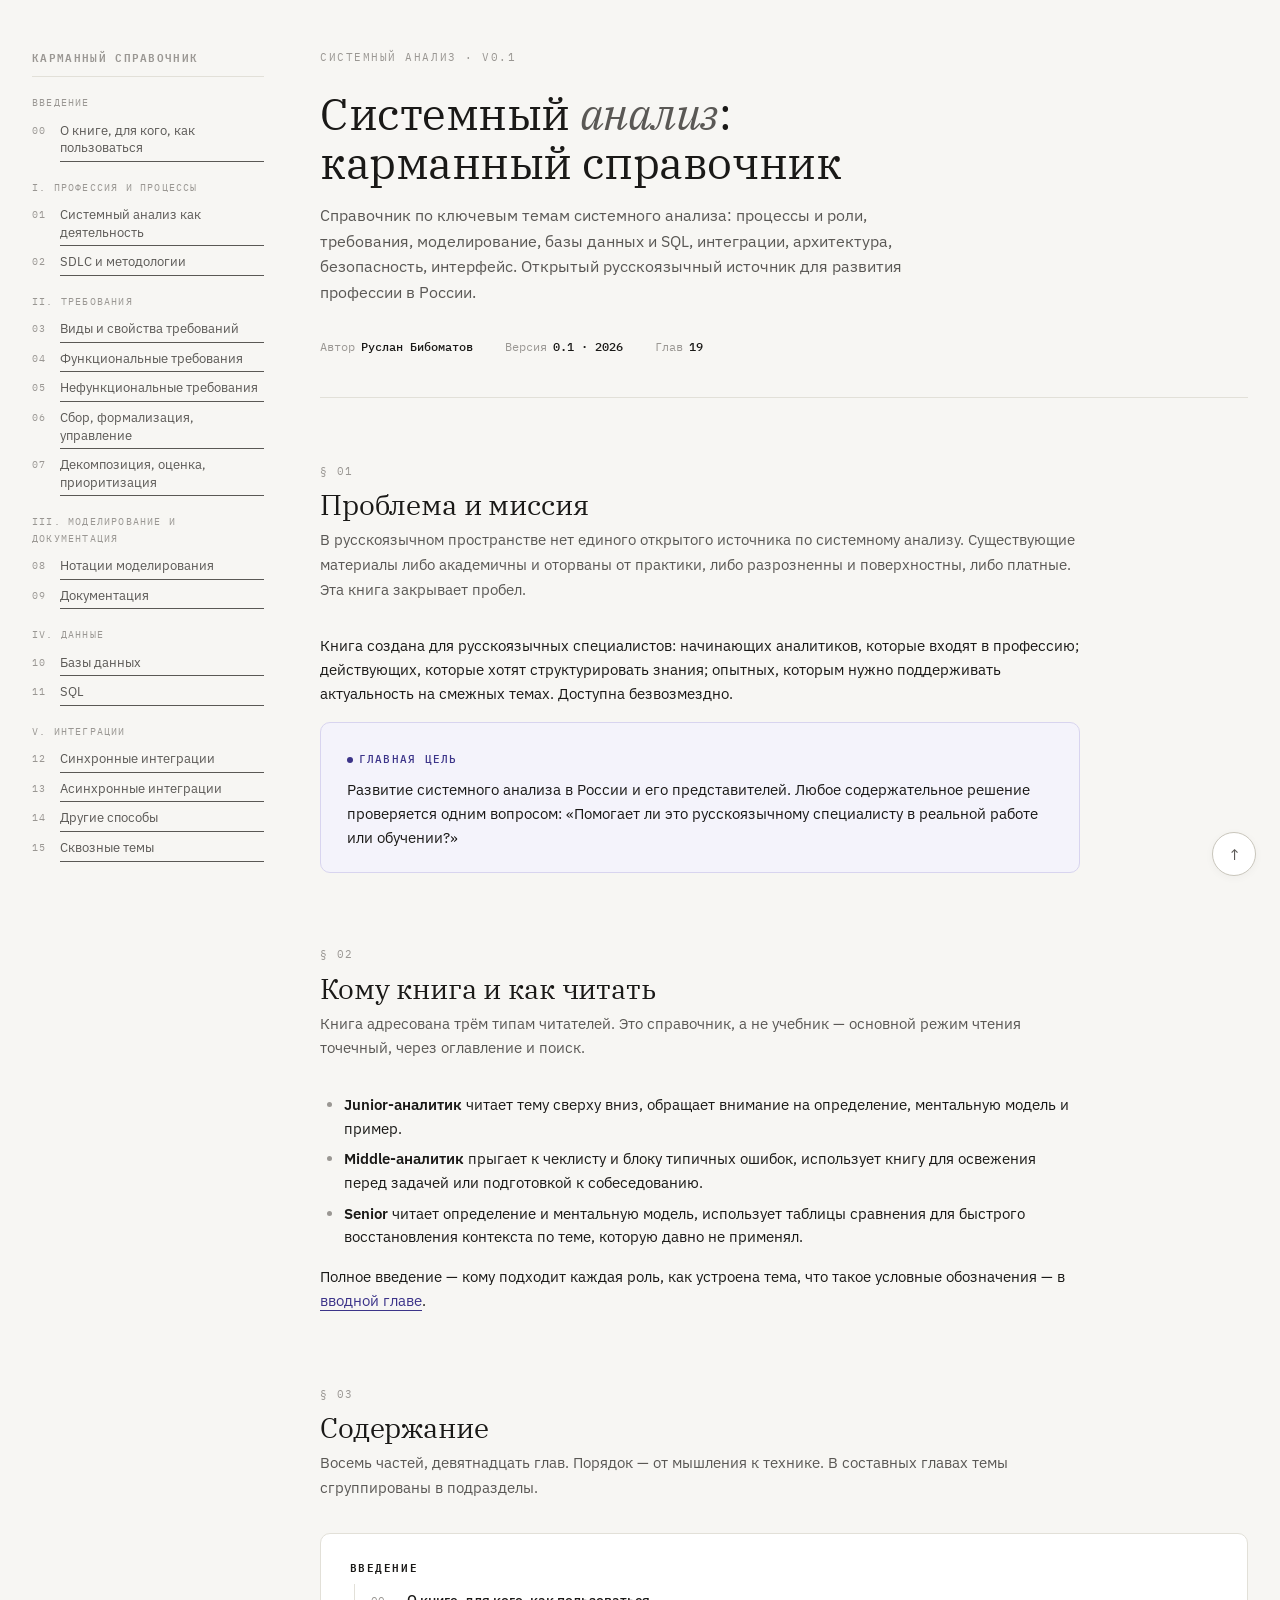
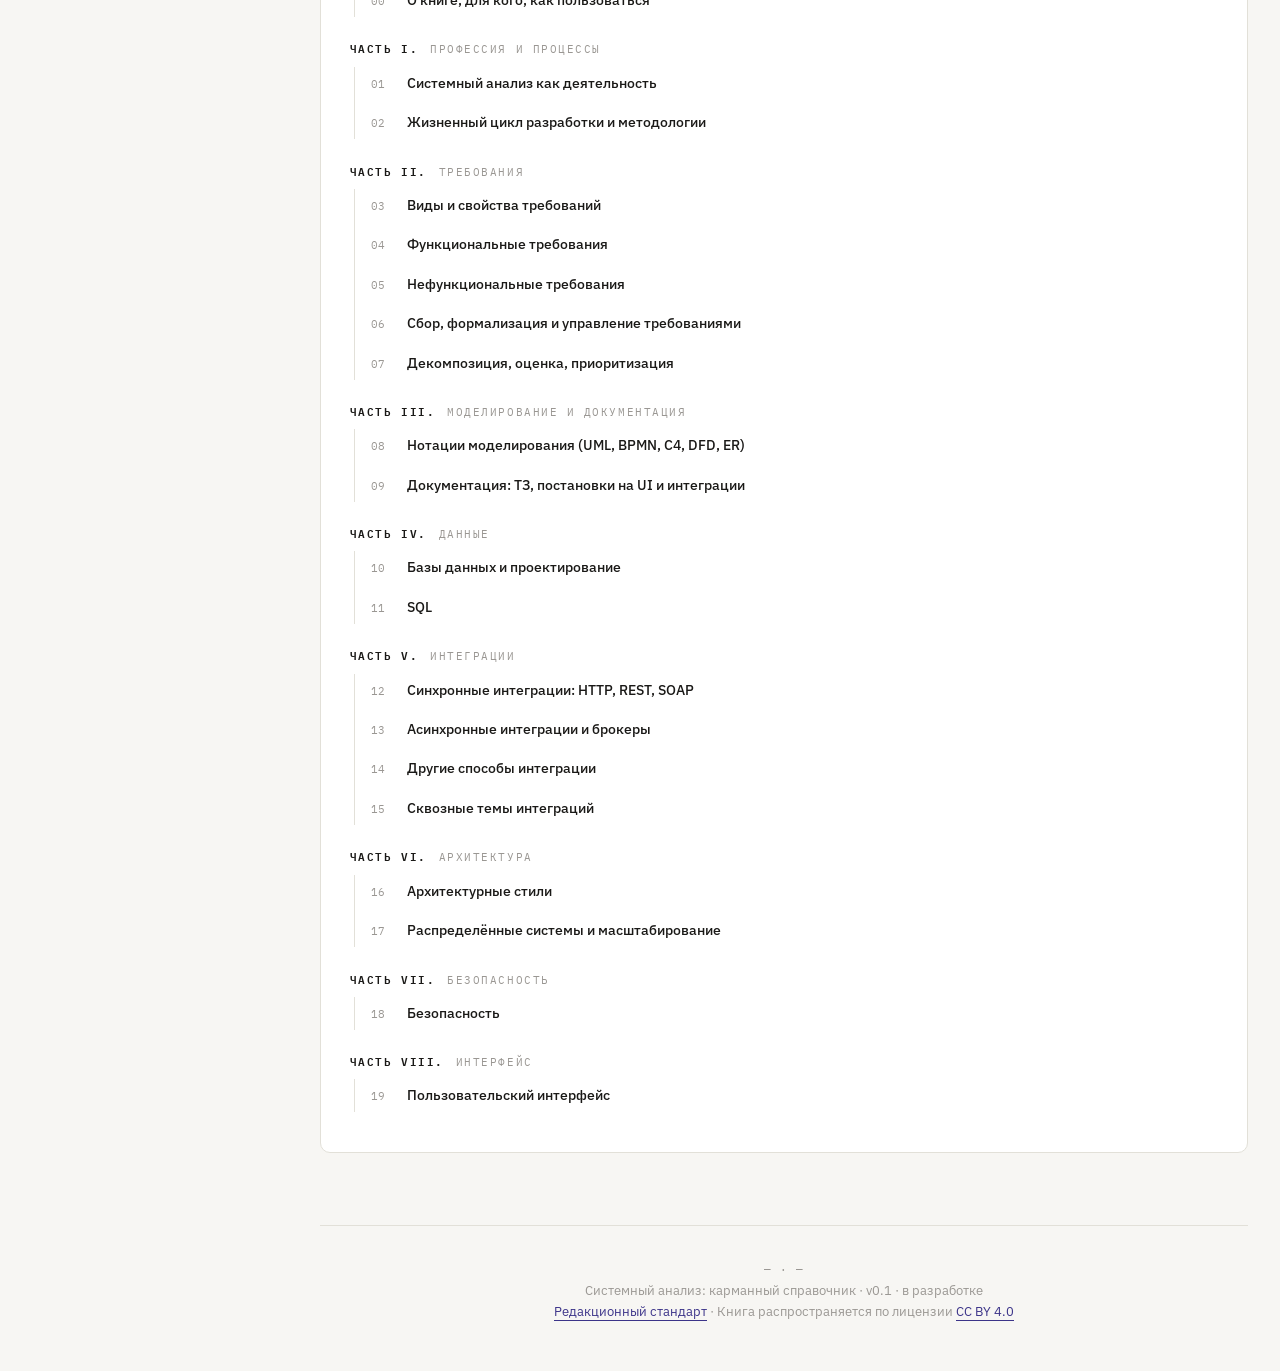
==== index.html @ 32c9026e "Синхронизация документации и навигации после аудита репо" ====
<!DOCTYPE html>
<html lang="ru">
<head>
<meta charset="UTF-8">
<meta name="viewport" content="width=device-width, initial-scale=1.0">
<title>Системный анализ: карманный справочник</title>
<link rel="stylesheet" href="styles.css">
</head>
<body>

<div class="layout">

<!-- TOC-GLOBAL-INCLUDE -->
<aside class="toc-global">
  <div class="toc-label">Карманный справочник</div>

  <div class="toc-part">Введение</div>
  <ol style="counter-reset: tocchap -1">
    <li><a href="chapters/00-intro.html">О книге, для кого, как пользоваться</a></li>
  </ol>

  <div class="toc-part">I. Профессия и процессы</div>
  <ol>
    <li><a href="chapters/01-role.html">Системный анализ как деятельность</a></li>
    <li><a href="chapters/02-sdlc.html">SDLC и методологии</a></li>
  </ol>
  <div class="toc-part">II. Требования</div>
  <ol style="counter-reset: tocchap 2">
    <li><a href="chapters/03-requirements-types.html">Виды и свойства требований</a></li>
    <li><a href="chapters/04-functional-requirements.html">Функциональные требования</a></li>
    <li><a href="chapters/05-nfr.html">Нефункциональные требования</a></li>
    <li><a href="chapters/06-requirements-management.html">Сбор, формализация, управление</a></li>
    <li><a href="chapters/07-decomposition.html">Декомпозиция, оценка, приоритизация</a></li>
  </ol>
  <div class="toc-part">III. Моделирование и документация</div>
  <ol style="counter-reset: tocchap 7">
    <li><a href="chapters/08-notations.html">Нотации моделирования</a></li>
    <li><a href="chapters/09-documentation.html">Документация</a></li>
  </ol>
  <div class="toc-part">IV. Данные</div>
  <ol style="counter-reset: tocchap 9">
    <li><a href="chapters/10-databases.html">Базы данных</a></li>
    <li><a href="chapters/11-sql.html">SQL</a></li>
  </ol>
  <div class="toc-part">V. Интеграции</div>
  <ol style="counter-reset: tocchap 11">
    <li><a href="chapters/12-sync.html">Синхронные интеграции</a></li>
    <li><a href="chapters/13-async.html">Асинхронные интеграции</a></li>
    <li><a href="chapters/14-other.html">Другие способы</a></li>
    <li><a href="chapters/15-cross-cutting.html">Сквозные темы</a></li>
  </ol>
  <div class="toc-part">VI. Архитектура</div>
  <ol style="counter-reset: tocchap 15">
    <li><a href="chapters/16-arch-styles.html">Архитектурные стили</a></li>
    <li><a href="chapters/17-distributed.html">Распределённые системы</a></li>
  </ol>
  <div class="toc-part">VII. Безопасность</div>
  <ol style="counter-reset: tocchap 17">
    <li><a href="chapters/18-security.html">Безопасность</a></li>
  </ol>
  <div class="toc-part">VIII. Интерфейс</div>
  <ol style="counter-reset: tocchap 18">
    <li><a href="chapters/19-ui.html">Пользовательский интерфейс</a></li>
  </ol>
</aside>
<!-- /TOC-GLOBAL-INCLUDE -->

<main>

<!-- INDEX-CONTENT-START -->
<article class="index-page">

<header class="hero">
  <div class="eyebrow">Системный анализ · v0.1</div>
  <h1>Системный <em>анализ</em>:<br>карманный&nbsp;справочник</h1>
  <p class="lede">
    Справочник по&nbsp;ключевым темам системного анализа: процессы и&nbsp;роли,
    требования, моделирование, базы данных и&nbsp;SQL, интеграции, архитектура,
    безопасность, интерфейс. Открытый русскоязычный источник для развития профессии
    в&nbsp;России.
  </p>
  <div class="meta">
    <span>Автор<strong>Руслан Бибоматов</strong></span>
    <span>Версия<strong>0.1 · 2026</strong></span>
    <span>Глав<strong>19</strong></span>
  </div>
</header>

<section id="mission">
  <span class="section-num">§ 01</span>
  <h2>Проблема и миссия</h2>
  <p class="section-lede">
    В русскоязычном пространстве нет единого открытого источника по системному анализу. Существующие материалы либо академичны и оторваны от практики, либо разрозненны и поверхностны, либо платные. Эта книга закрывает пробел.
  </p>

  <p>Книга создана для русскоязычных специалистов: начинающих аналитиков, которые входят в&nbsp;профессию; действующих, которые хотят структурировать знания; опытных, которым нужно поддерживать актуальность на смежных темах. Доступна безвозмездно.</p>

  <div class="card card--def">
    <div class="card-label">Главная цель</div>
    <p>Развитие системного анализа в России и его представителей. Любое содержательное решение проверяется одним вопросом: «Помогает ли это русскоязычному специалисту в реальной работе или обучении?»</p>
  </div>
</section>

<section id="about">
  <span class="section-num">§ 02</span>
  <h2>Кому книга и как читать</h2>
  <p class="section-lede">
    Книга адресована трём типам читателей. Это справочник, а не учебник — основной режим чтения точечный, через оглавление и поиск.
  </p>

  <ul>
    <li><strong>Junior-аналитик</strong> читает тему сверху вниз, обращает внимание на определение, ментальную модель и пример.</li>
    <li><strong>Middle-аналитик</strong> прыгает к чеклисту и блоку типичных ошибок, использует книгу для освежения перед задачей или подготовкой к собеседованию.</li>
    <li><strong>Senior</strong> читает определение и ментальную модель, использует таблицы сравнения для быстрого восстановления контекста по теме, которую давно не применял.</li>
  </ul>

  <p>Полное введение — кому подходит каждая роль, как устроена тема, что такое условные обозначения — в <a href="chapters/00-intro.html">вводной главе</a>.</p>
</section>

<section id="contents">
  <span class="section-num">§ 03</span>
  <h2>Содержание</h2>
  <p class="section-lede">
    Восемь частей, девятнадцать глав. Порядок — от мышления к технике. В составных главах темы сгруппированы в подразделы.
  </p>

  <div class="outline">

    <div class="outline-part">
      <div class="outline-part-title"><strong>Введение</strong></div>
      <ol class="outline-chapters">
        <li><span class="ch-num">00</span><a href="chapters/00-intro.html">О книге, для кого, как пользоваться</a></li>
      </ol>
    </div>

    <div class="outline-part">
      <div class="outline-part-title"><strong>Часть I.</strong> Профессия и процессы</div>
      <ol class="outline-chapters">
        <li><span class="ch-num">01</span><a href="chapters/01-role.html">Системный анализ как деятельность</a></li>
        <li><span class="ch-num">02</span><a href="chapters/02-sdlc.html">Жизненный цикл разработки и методологии</a></li>
      </ol>
    </div>

    <div class="outline-part">
      <div class="outline-part-title"><strong>Часть II.</strong> Требования</div>
      <ol class="outline-chapters">
        <li><span class="ch-num">03</span><a href="chapters/03-requirements-types.html">Виды и свойства требований</a></li>
        <li><span class="ch-num">04</span><a href="chapters/04-functional-requirements.html">Функциональные требования</a></li>
        <li><span class="ch-num">05</span><a href="chapters/05-nfr.html">Нефункциональные требования</a></li>
        <li><span class="ch-num">06</span><a href="chapters/06-requirements-management.html">Сбор, формализация и управление требованиями</a></li>
        <li><span class="ch-num">07</span><a href="chapters/07-decomposition.html">Декомпозиция, оценка, приоритизация</a></li>
      </ol>
    </div>

    <div class="outline-part">
      <div class="outline-part-title"><strong>Часть III.</strong> Моделирование и документация</div>
      <ol class="outline-chapters">
        <li><span class="ch-num">08</span><a href="chapters/08-notations.html">Нотации моделирования (UML, BPMN, C4, DFD, ER)</a></li>
        <li><span class="ch-num">09</span><a href="chapters/09-documentation.html">Документация: ТЗ, постановки на UI и интеграции</a></li>
      </ol>
    </div>

    <div class="outline-part">
      <div class="outline-part-title"><strong>Часть IV.</strong> Данные</div>
      <ol class="outline-chapters">
        <li><span class="ch-num">10</span><a href="chapters/10-databases.html">Базы данных и проектирование</a></li>
        <li><span class="ch-num">11</span><a href="chapters/11-sql.html">SQL</a></li>
      </ol>
    </div>

    <div class="outline-part">
      <div class="outline-part-title"><strong>Часть V.</strong> Интеграции</div>
      <ol class="outline-chapters">
        <li><span class="ch-num">12</span><a href="chapters/12-sync.html">Синхронные интеграции: HTTP, REST, SOAP</a></li>
        <li><span class="ch-num">13</span><a href="chapters/13-async.html">Асинхронные интеграции и брокеры</a></li>
        <li><span class="ch-num">14</span><a href="chapters/14-other.html">Другие способы интеграции</a></li>
        <li><span class="ch-num">15</span><a href="chapters/15-cross-cutting.html">Сквозные темы интеграций</a></li>
      </ol>
    </div>

    <div class="outline-part">
      <div class="outline-part-title"><strong>Часть VI.</strong> Архитектура</div>
      <ol class="outline-chapters">
        <li><span class="ch-num">16</span><a href="chapters/16-arch-styles.html">Архитектурные стили</a></li>
        <li><span class="ch-num">17</span><a href="chapters/17-distributed.html">Распределённые системы и масштабирование</a></li>
      </ol>
    </div>

    <div class="outline-part">
      <div class="outline-part-title"><strong>Часть VII.</strong> Безопасность</div>
      <ol class="outline-chapters">
        <li><span class="ch-num">18</span><a href="chapters/18-security.html">Безопасность</a></li>
      </ol>
    </div>

    <div class="outline-part">
      <div class="outline-part-title"><strong>Часть VIII.</strong> Интерфейс</div>
      <ol class="outline-chapters">
        <li><span class="ch-num">19</span><a href="chapters/19-ui.html">Пользовательский интерфейс</a></li>
      </ol>
    </div>

  </div>
</section>

<div class="note">
  <span class="mark">— · —</span><br>
  Системный анализ: карманный справочник · v0.1 · в&nbsp;разработке<br>
  <a href="meta/editorial-standard.html">Редакционный стандарт</a> ·
  Книга распространяется по лицензии <a href="https://creativecommons.org/licenses/by/4.0/deed.ru">CC&nbsp;BY&nbsp;4.0</a>
</div>

</article>
<!-- INDEX-CONTENT-END -->

</main>

</div>

<a href="#top" class="back-to-top" aria-label="Наверх">↑</a>

</body>
</html>
---- styles.css ----
/* =====================================================
   Системный анализ: карманный справочник
   Дизайн-система v1.0
   ===================================================== */

@import url('https://fonts.googleapis.com/css2?family=IBM+Plex+Sans:wght@400;500;600;700&family=IBM+Plex+Mono:wght@400;500&family=IBM+Plex+Serif:ital,wght@0,400;1,400;1,500&display=swap');

*, *::before, *::after { box-sizing: border-box; margin: 0; padding: 0; }

:root {
  /* Базовые */
  --bg: #f7f6f3;
  --surface: #ffffff;
  --surface-2: #f0efe9;
  --border: #e2e0d8;
  --border-strong: #c8c5bb;
  --text: #1a1917;
  --text-2: #5a5855;
  --text-3: #9a9793;

  /* Семантические — приглушённые */
  --def-bg: #f4f3fb;
  --def-border: #d8d4ef;
  --def-accent: #3c3489;

  --do-bg: #eff5ec;
  --do-border: #cfdfc6;
  --do-accent: #27500a;

  --dont-bg: #fbf0eb;
  --dont-border: #ecd3c8;
  --dont-accent: #712b13;

  --warn-bg: #fbf3e3;
  --warn-border: #ecdcb1;
  --warn-accent: #633806;

  /* Шрифты */
  --font: 'IBM Plex Sans', sans-serif;
  --serif: 'IBM Plex Serif', Georgia, serif;
  --mono: 'IBM Plex Mono', monospace;

  /* Радиусы */
  --r: 6px;
  --r-lg: 10px;
}

html { scroll-behavior: smooth; }

body {
  font-family: var(--font);
  background: var(--bg);
  color: var(--text);
  font-size: 14.5px;
  line-height: 1.65;
  padding: 0;
  -webkit-font-smoothing: antialiased;
}

/* ─────────────────────────────────────────────
   LAYOUT: левая навигация + контент + правая навигация
   ───────────────────────────────────────────── */

.layout {
  display: grid;
  grid-template-columns: 240px minmax(0, 1fr);
  max-width: 1280px;
  margin: 0 auto;
  gap: 48px;
  padding: 3rem 2rem;
}

/* На широких экранах появляется правая колонка с локальной навигацией главы */
@media (min-width: 1500px) {
  .layout {
    grid-template-columns: 240px minmax(0, 1fr) 220px;
    max-width: 1560px;
  }
}

/* ─────────────────────────────────────────────
   LEFT TOC (глобальная навигация по главам)
   ───────────────────────────────────────────── */

.toc-global {
  position: sticky;
  top: 2rem;
  align-self: start;
  max-height: calc(100vh - 4rem);
  overflow-y: auto;
  font-size: 13px;
  padding-right: 8px;
}

.toc-global .toc-label {
  font-size: 11px;
  font-weight: 600;
  letter-spacing: .12em;
  text-transform: uppercase;
  color: var(--text-3);
  font-family: var(--mono);
  margin-bottom: 14px;
  padding-bottom: 10px;
  border-bottom: 1px solid var(--border);
}

.toc-global .toc-part {
  margin-top: 18px;
  margin-bottom: 6px;
  font-family: var(--mono);
  font-size: 10px;
  letter-spacing: .12em;
  text-transform: uppercase;
  color: var(--text-3);
}
.toc-global .toc-part:first-child { margin-top: 0; }

.toc-global ol {
  list-style: none;
  padding: 0;
  counter-reset: tocchap;
}
.toc-global ol li {
  counter-increment: tocchap;
  position: relative;
  padding-left: 28px;
  margin-bottom: 3px;
}
.toc-global ol li::before {
  content: counter(tocchap, decimal-leading-zero);
  position: absolute;
  left: 0;
  top: 5px;
  font-family: var(--mono);
  font-size: 10px;
  color: var(--text-3);
  letter-spacing: .05em;
}
.toc-global ol li a {
  color: var(--text-2);
  text-decoration: none;
  display: block;
  padding: 4px 0;
  line-height: 1.35;
  transition: color .15s;
}
.toc-global ol li a:hover,
.toc-global ol li a.is-current {
  color: var(--text);
  font-weight: 500;
}

/* Модификатор для TOC meta-документов (редстандарт, глоссарий и пр.) —
   отключает автонумерацию, оставляя только названия пунктов.
   Нужен там, где навигация плоская и числа в TOC не должны конкурировать
   с собственной нумерацией секций (§ 00, § 01...). */
.toc-global.toc-flat ol li {
  padding-left: 0;
  counter-increment: none;
}
.toc-global.toc-flat ol li::before {
  content: none;
}

/* ─────────────────────────────────────────────
   RIGHT TOC (локальная навигация по темам главы)
   ───────────────────────────────────────────── */

.toc-local {
  display: none;
  position: sticky;
  top: 2rem;
  align-self: start;
  max-height: calc(100vh - 4rem);
  overflow-y: auto;
  font-size: 12.5px;
  padding-left: 12px;
  border-left: 1px solid var(--border);
}

@media (min-width: 1500px) {
  .toc-local { display: block; }
}

.toc-local .toc-label {
  font-size: 10.5px;
  font-weight: 600;
  letter-spacing: .12em;
  text-transform: uppercase;
  color: var(--text-3);
  font-family: var(--mono);
  margin-bottom: 14px;
}

.toc-local ul { list-style: none; padding: 0; }
.toc-local ul li { margin-bottom: 4px; }
.toc-local ul li a {
  color: var(--text-2);
  text-decoration: none;
  display: block;
  padding: 3px 0;
  line-height: 1.4;
}
.toc-local ul li a:hover,
.toc-local ul li a.is-current {
  color: var(--text);
  font-weight: 500;
}

/* ─────────────────────────────────────────────
   MAIN: контент
   ───────────────────────────────────────────── */

main { min-width: 0; }

/* Ширина прозы ограничена для читаемости.
   Покрывает и книгу (main > article > section), и meta-документы (main > section). */
main > article > section > p,
main > article > section > .section-lede,
main > article > section > h3,
main > article > section > h4,
main > article > section > blockquote,
main > article > section > ul:not(.checklist),
main > article > section > ol,
main > article > section > .card,
main > section > p,
main > section > .section-lede,
main > section > h3,
main > section > h4,
main > section > blockquote,
main > section > ul:not(.checklist),
main > section > ol,
main > section > .card {
  max-width: 760px;
}
/* Исключения — компоненты, которым нужна полная ширина */
main .do-dont,
main table.compare,
main .template,
main .persona,
main .outline,
main .palette,
main .code-block,
main .margin-host {
  max-width: none;
}
main .card p,
main .card ul,
main .card ol { max-width: none; }

/* ─────────────────────────────────────────────
   HERO / Заголовок главы или документа
   ───────────────────────────────────────────── */

.hero, .chapter-header {
  margin-bottom: 4rem;
  padding-bottom: 2.5rem;
  border-bottom: 1px solid var(--border);
}

.eyebrow, .chapter-num {
  font-family: var(--mono);
  font-size: 11px;
  letter-spacing: .14em;
  text-transform: uppercase;
  color: var(--text-3);
  margin-bottom: 1.5rem;
  display: block;
}

.hero h1, .chapter-header h1 {
  font-family: var(--serif);
  font-weight: 400;
  font-size: 44px;
  line-height: 1.1;
  letter-spacing: -.01em;
  margin-bottom: 1rem;
  max-width: 760px;
}
.hero h1 em, .chapter-header h1 em {
  font-style: italic;
  color: var(--text-2);
}

.hero .lede, .chapter-lede {
  font-size: 16px;
  color: var(--text-2);
  max-width: 620px;
  line-height: 1.6;
}

.hero .meta {
  display: flex;
  gap: 32px;
  margin-top: 2rem;
  font-size: 12px;
  color: var(--text-3);
  font-family: var(--mono);
}
.hero .meta span strong {
  color: var(--text);
  font-weight: 500;
  margin-left: 6px;
}

/* ─────────────────────────────────────────────
   SECTION / Тема внутри главы
   ───────────────────────────────────────────── */

section {
  margin-bottom: 4.5rem;
  scroll-margin-top: 2rem;
}

section > .section-num {
  font-family: var(--mono);
  font-size: 11px;
  letter-spacing: .12em;
  text-transform: uppercase;
  color: var(--text-3);
  margin-bottom: 8px;
  display: block;
}

section > h2 {
  font-family: var(--serif);
  font-weight: 400;
  font-size: 28px;
  line-height: 1.2;
  margin-bottom: .4rem;
  letter-spacing: -.005em;
  max-width: 760px;
}

section > .section-lede {
  font-size: 15px;
  color: var(--text-2);
  margin-bottom: 2rem;
  max-width: 700px;
}

h3 {
  font-family: var(--font);
  font-weight: 600;
  font-size: 17px;
  margin: 2rem 0 .8rem;
  color: var(--text);
}

p { margin-bottom: 1rem; }
p:last-child { margin-bottom: 0; }
strong { font-weight: 600; }
em { font-style: italic; color: var(--text-2); }

ul, ol { padding-left: 1.5rem; margin-bottom: 1rem; }
li { margin-bottom: .4rem; }
li::marker { color: var(--text-3); }

a {
  color: var(--def-accent);
  text-decoration: none;
  border-bottom: 1px solid currentColor;
}
a:hover { color: var(--text); }

code {
  font-family: var(--mono);
  font-size: 12.5px;
  background: var(--surface-2);
  padding: 1px 6px;
  border-radius: 4px;
  color: var(--text);
}

/* ─────────────────────────────────────────────
   CARDS — карточки для разных семантик
   ───────────────────────────────────────────── */

.card {
  background: var(--surface);
  border: 1px solid var(--border);
  border-radius: var(--r-lg);
  padding: 1.4rem 1.6rem;
  margin-bottom: 1rem;
}

.card-label {
  font-family: var(--mono);
  font-size: 10.5px;
  letter-spacing: .12em;
  text-transform: uppercase;
  font-weight: 500;
  margin-bottom: 10px;
  display: inline-flex;
  align-items: center;
  gap: 6px;
}
.card-label::before {
  content: '';
  width: 6px; height: 6px;
  border-radius: 50%;
  background: currentColor;
  display: inline-block;
}

.card--def { background: var(--def-bg); border-color: var(--def-border); }
.card--def .card-label { color: var(--def-accent); }
.card--do { background: var(--do-bg); border-color: var(--do-border); }
.card--do .card-label { color: var(--do-accent); }
.card--dont { background: var(--dont-bg); border-color: var(--dont-border); }
.card--dont .card-label { color: var(--dont-accent); }
.card--warn { background: var(--warn-bg); border-color: var(--warn-border); }
.card--warn .card-label { color: var(--warn-accent); }

/* ─────────────────────────────────────────────
   DO / DONT — двухколоночные блоки
   ───────────────────────────────────────────── */

.do-dont {
  display: grid;
  grid-template-columns: 1fr 1fr;
  gap: 14px;
  margin-bottom: 1rem;
}
@media (max-width: 700px) {
  .do-dont { grid-template-columns: 1fr; }
}
.do-dont .card { margin: 0; }
.do-dont ul { padding-left: 1.2rem; margin: 0; }
.do-dont li { font-size: 13.5px; }

/* ─────────────────────────────────────────────
   CODE BLOCK
   Простая ручная разметка через span'ы.
   Использование:
     <pre class="code-block" data-lang="sql">
       <span class="c-keyword">SELECT</span> id, name <span class="c-keyword">FROM</span> users;
     </pre>
   Поддерживаемые классы внутри:
     .c-keyword  — ключевые слова (SELECT, function, return, GET)
     .c-string   — строковые литералы
     .c-number   — числа
     .c-comment  — комментарии
     .c-method   — имена методов и функций
     .c-url      — URL и пути
     .c-tag      — HTML/XML теги
     .c-attr     — атрибуты тегов
     .c-property — свойства объектов
   Модификаторы:
     data-lang="sql"   — добавляет метку языка в правом верхнем углу
     class="shell"     — терминальный блок с префиксом $
     class="numbered"  — номера строк (использовать с code-line)
   ───────────────────────────────────────────── */

.code-block {
  position: relative;
  background: var(--surface-2);
  border: 1px solid var(--border);
  border-radius: var(--r);
  padding: 1rem 1.2rem;
  font-family: var(--mono);
  font-size: 12.5px;
  line-height: 1.65;
  margin-bottom: 1rem;
  overflow-x: auto;
  color: var(--text);
  white-space: pre;
  tab-size: 2;
}

/* Метка языка в правом верхнем углу */
.code-block[data-lang]::before {
  content: attr(data-lang);
  position: absolute;
  top: 8px;
  right: 12px;
  font-family: var(--mono);
  font-size: 9.5px;
  letter-spacing: .12em;
  text-transform: uppercase;
  color: var(--text-3);
  background: var(--bg);
  padding: 2px 6px;
  border-radius: 3px;
  border: 1px solid var(--border);
  font-weight: 500;
}

/* Подсветка токенов */
.code-block .c-comment  { color: var(--text-3); font-style: italic; }
.code-block .c-keyword  { color: var(--def-accent); font-weight: 500; }
.code-block .c-string   { color: var(--do-accent); }
.code-block .c-number   { color: var(--warn-accent); }
.code-block .c-method   { color: #1a5683; }
.code-block .c-url      { color: var(--def-accent); text-decoration: underline; text-decoration-style: dotted; text-underline-offset: 2px; }
.code-block .c-tag      { color: var(--dont-accent); }
.code-block .c-attr     { color: #6b4a8c; }
.code-block .c-property { color: #1a5683; }

/* Shell — терминальный блок */
.code-block.shell { background: #1d1c1a; color: #e8e6e0; border-color: #2c2a26; }
.code-block.shell .c-comment { color: #8d8b85; }
.code-block.shell .c-keyword { color: #c7b08e; }
.code-block.shell .c-string  { color: #a3c98c; }
.code-block.shell .c-method  { color: #88aed4; }
.code-block.shell .c-url     { color: #a6b8d9; }
.code-block.shell[data-lang]::before { background: #2c2a26; border-color: #3a3833; color: #c7c4be; }
.code-block.shell .prompt::before {
  content: '$ ';
  color: var(--text-3);
  user-select: none;
}

/* Inline-код в строке остаётся как есть, но добавим поддержку токенов и в нём */
code .c-keyword { color: var(--def-accent); font-weight: 500; }
code .c-string  { color: var(--do-accent); }

/* Опциональная нумерация строк */
.code-block.numbered { counter-reset: codeline; padding-left: 3.5rem; }
.code-block.numbered .code-line { counter-increment: codeline; display: block; position: relative; }
.code-block.numbered .code-line::before {
  content: counter(codeline);
  position: absolute;
  left: -2.5rem;
  width: 1.8rem;
  text-align: right;
  color: var(--text-3);
  font-size: 11.5px;
  user-select: none;
}

/* ─────────────────────────────────────────────
   COMPARE TABLES
   ───────────────────────────────────────────── */

table.compare {
  width: 100%;
  border-collapse: collapse;
  margin-bottom: 1rem;
  font-size: 13.5px;
  border: 1px solid var(--border);
  border-radius: var(--r-lg);
  overflow: hidden;
}
table.compare th, table.compare td {
  text-align: left;
  padding: 11px 14px;
  border-bottom: 1px solid var(--border);
  vertical-align: top;
}
table.compare th {
  background: var(--surface-2);
  font-weight: 600;
  font-size: 11.5px;
  letter-spacing: .04em;
  text-transform: uppercase;
  color: var(--text-2);
}
table.compare tr:last-child td { border-bottom: 0; }
table.compare tbody tr:nth-child(even) { background: var(--surface); }
table.compare tbody tr:nth-child(odd) { background: var(--bg); }
table.compare td:first-child {
  font-weight: 500;
  color: var(--text);
  width: 22%;
}

/* ─────────────────────────────────────────────
   CHECKLIST
   ───────────────────────────────────────────── */

.checklist {
  list-style: none;
  padding: 0;
  max-width: 760px;
}
.checklist li {
  padding-left: 26px;
  position: relative;
  margin-bottom: .5rem;
}
.checklist li::before {
  content: '';
  position: absolute;
  left: 0;
  top: 4px;
  width: 14px; height: 14px;
  border: 1.5px solid var(--border-strong);
  border-radius: 3px;
  background: var(--surface);
}

/* ─────────────────────────────────────────────
   BLOCKQUOTE / Цитата-принцип
   ───────────────────────────────────────────── */

blockquote {
  border-left: 2px solid var(--border-strong);
  padding: .2rem 0 .2rem 1.2rem;
  margin: 1rem 0;
  font-family: var(--serif);
  font-style: italic;
  color: var(--text-2);
  font-size: 15px;
}
blockquote cite {
  display: block;
  margin-top: 8px;
  font-family: var(--font);
  font-style: normal;
  font-size: 12px;
  color: var(--text-3);
  letter-spacing: .04em;
}
blockquote cite::before { content: '— '; }

/* ─────────────────────────────────────────────
   MARGIN NOTES — заметки на полях
   ───────────────────────────────────────────── */

.margin-host {
  margin-bottom: 1rem;
}
.margin-host .margin-content > * { max-width: none !important; }
.margin-host .margin-note {
  background: var(--surface-2);
  border-left: 2px solid var(--border-strong);
  padding: 10px 14px;
  margin-top: 12px;
  font-size: 12.5px;
  color: var(--text-2);
  line-height: 1.55;
}
.margin-host .margin-note .card-label {
  font-size: 10px;
  color: var(--text-3);
  margin-bottom: 6px;
}
.margin-host .margin-note p { margin-bottom: 0; max-width: none; }

/* На широких экранах margin note выносится в правое поле */
@media (min-width: 1100px) {
  .margin-host {
    display: grid;
    grid-template-columns: minmax(0, 1fr) 220px;
    gap: 24px;
    align-items: start;
  }
  .margin-host .margin-note {
    margin-top: 0;
    border-left: 1px solid var(--border-strong);
    background: transparent;
    padding-left: 14px;
    font-size: 12px;
  }
}

/* ─────────────────────────────────────────────
   SVG ILLUSTRATIONS
   ───────────────────────────────────────────── */

.svg-frame {
  background: var(--surface);
  border: 1px solid var(--border);
  border-radius: var(--r-lg);
  padding: 1.2rem;
  text-align: center;
  margin-bottom: 1rem;
}
.svg-frame svg {
  max-width: 100%;
  height: auto;
}
.svg-frame .caption {
  font-size: 12px;
  color: var(--text-3);
  margin-top: 10px;
  font-family: var(--mono);
  letter-spacing: .04em;
}

/* ─────────────────────────────────────────────
   OUTLINE — оглавление на главной
   ───────────────────────────────────────────── */

.outline {
  background: var(--surface);
  border: 1px solid var(--border);
  border-radius: var(--r-lg);
  padding: 1.5rem 1.8rem;
  margin-bottom: 1.5rem;
  max-width: 760px;
}
.outline-part {
  margin-bottom: 1.4rem;
}
.outline-part:last-child { margin-bottom: 0; }
.outline-part-title {
  font-family: var(--mono);
  font-size: 11px;
  letter-spacing: .14em;
  text-transform: uppercase;
  color: var(--text-3);
  margin-bottom: 8px;
  display: flex;
  align-items: baseline;
  gap: 12px;
}
.outline-part-title strong {
  color: var(--text);
  font-weight: 600;
}
.outline-chapters {
  list-style: none;
  padding: 0;
  border-left: 1px solid var(--border);
  padding-left: 16px;
  margin-left: 4px;
}
.outline-chapters li {
  padding: 5px 0;
  font-size: 14px;
  display: flex;
  gap: 14px;
  align-items: baseline;
}
.outline-chapters li .ch-num {
  font-family: var(--mono);
  font-size: 11px;
  color: var(--text-3);
  min-width: 22px;
}
.outline-chapters li a {
  color: var(--text);
  border-bottom: 0;
  font-weight: 500;
}
.outline-chapters li a:hover {
  color: var(--def-accent);
}

/* ─────────────────────────────────────────────
   "BACK TO TOP" button
   ───────────────────────────────────────────── */

.back-to-top {
  position: fixed;
  bottom: 24px;
  right: 24px;
  background: var(--surface);
  border: 1px solid var(--border-strong);
  border-radius: 50%;
  width: 44px; height: 44px;
  display: flex;
  align-items: center;
  justify-content: center;
  cursor: pointer;
  color: var(--text-2);
  text-decoration: none;
  font-size: 16px;
  box-shadow: 0 2px 8px rgba(0,0,0,.04);
  transition: color .15s, border-color .15s;
}
.back-to-top:hover {
  color: var(--text);
  border-color: var(--text-3);
}

/* ─────────────────────────────────────────────
   META — стили для документов о книге (редстандарт, гайды)
   Эти классы не используются в самой книге, но нужны общему styles.css,
   чтобы документы из meta/ могли подключать его без inline-стилей.
   ───────────────────────────────────────────── */

/* Подзаголовки для описания читателей/персон в редстандарте */
.reader-heading {
  font-family: var(--font);
  font-weight: 600;
  font-size: 15px;
  margin: 1.5rem 0 .5rem;
  color: var(--text);
}

/* Quickstart — краткое содержание для соавтора в начале meta-документа */
.quickstart {
  background: var(--surface);
  border: 1px solid var(--border);
  border-left: 3px solid var(--def-accent);
  border-radius: var(--r-lg);
  padding: 1.6rem 1.8rem;
  margin-bottom: 4rem;
  max-width: 820px;
}
.quickstart-title {
  font-family: var(--serif);
  font-weight: 400;
  font-size: 22px;
  margin: 0 0 .8rem;
  color: var(--text);
}
.quickstart > p {
  font-size: 13.5px;
  color: var(--text-2);
  margin-bottom: 1rem;
}
.quickstart-list {
  padding-left: 1.2rem;
  margin: 0;
}
.quickstart-list li {
  font-size: 13.5px;
  line-height: 1.6;
  margin-bottom: 6px;
}
.quickstart-list li strong {
  color: var(--text);
}

/* Шаблоны структур тем/глав */
.template {
  background: var(--surface);
  border: 1px solid var(--border);
  border-radius: var(--r-lg);
  padding: 1.2rem 1.4rem;
  margin-bottom: 1rem;
  max-width: 760px;
}
.template-head {
  display: flex;
  justify-content: space-between;
  align-items: baseline;
  margin-bottom: 1rem;
  padding-bottom: 10px;
  border-bottom: 1px solid var(--border);
  gap: 12px;
  flex-wrap: wrap;
}
.template-head .name { font-weight: 600; font-size: 14px; }
.template-head .for {
  font-family: var(--mono);
  font-size: 10.5px;
  letter-spacing: .08em;
  color: var(--text-3);
  text-transform: uppercase;
}
.template ol {
  list-style: none;
  padding: 0;
  counter-reset: step;
}
.template ol li {
  counter-increment: step;
  padding-left: 32px;
  position: relative;
  margin-bottom: 8px;
  font-size: 13.5px;
}
.template ol li::before {
  content: counter(step);
  position: absolute;
  left: 0;
  top: 0;
  width: 22px; height: 22px;
  border-radius: 50%;
  background: var(--surface-2);
  color: var(--text-2);
  font-family: var(--mono);
  font-size: 11px;
  display: flex;
  align-items: center;
  justify-content: center;
  font-weight: 500;
}

/* Подразделы внутри главы (4-й уровень иерархии) */
.outline-subchapters {
  list-style: none;
  padding: 4px 0 8px 36px;
  margin: 0;
  font-size: 13px;
  color: var(--text-2);
  width: 100%;
}
.outline-subchapters li {
  padding: 2px 0;
  display: flex;
  gap: 10px;
  align-items: baseline;
}
.outline-subchapters li::before {
  content: '·';
  color: var(--text-3);
  flex-shrink: 0;
}
.outline-chapters > li { flex-wrap: wrap; }

/* Палитра — образцы цветов */
.palette {
  display: grid;
  grid-template-columns: repeat(auto-fill, minmax(160px, 1fr));
  gap: 12px;
  margin-bottom: 1rem;
}
.swatch {
  border: 1px solid var(--border);
  border-radius: var(--r);
  overflow: hidden;
  background: var(--surface);
}
.swatch-color {
  height: 56px;
  border-bottom: 1px solid var(--border);
}
.swatch-info { padding: 8px 10px; font-size: 11.5px; }
.swatch-info .name { font-weight: 500; }
.swatch-info .hex { font-family: var(--mono); color: var(--text-3); font-size: 10.5px; }

/* Persona card — для разделов о ролях/ревью */
.persona {
  background: var(--surface);
  border: 1px solid var(--border);
  border-radius: var(--r-lg);
  padding: 1.4rem 1.6rem;
  margin-bottom: 1rem;
  max-width: 760px;
}
.persona-head {
  display: flex;
  justify-content: space-between;
  align-items: baseline;
  gap: 16px;
  margin-bottom: 12px;
  padding-bottom: 10px;
  border-bottom: 1px solid var(--border);
}
.persona-head .name { font-weight: 600; font-size: 15px; }
.persona-head .role {
  font-family: var(--mono);
  font-size: 10.5px;
  letter-spacing: .08em;
  text-transform: uppercase;
  color: var(--text-3);
}
.persona p { font-size: 13.5px; margin-bottom: 8px; }
.persona ul { padding-left: 1.2rem; margin-top: 8px; margin-bottom: 0; }
.persona ul li { font-size: 13.5px; margin-bottom: 4px; }

/* Альтернативная svg-обёртка с маленьким caption (используется в meta) */
.svg-demo {
  background: var(--surface);
  border: 1px solid var(--border);
  border-radius: var(--r-lg);
  padding: 1.2rem;
  text-align: center;
  margin-bottom: 1rem;
}
.svg-demo svg { max-width: 100%; height: auto; }
.svg-demo .caption {
  font-size: 12px;
  color: var(--text-3);
  margin-top: 10px;
  font-family: var(--mono);
  letter-spacing: .04em;
}

/* Hero meta — авторы/версия/дата под заголовком */
.hero .meta {
  display: flex;
  gap: 32px;
  margin-top: 2rem;
  font-size: 12px;
  color: var(--text-3);
  font-family: var(--mono);
  flex-wrap: wrap;
}
.hero .meta span strong {
  color: var(--text);
  font-weight: 500;
  margin-left: 6px;
}

/* Eyebrow — служебная плашка над h1 в hero */
.eyebrow {
  font-family: var(--mono);
  font-size: 11px;
  letter-spacing: .14em;
  text-transform: uppercase;
  color: var(--text-3);
  margin-bottom: 1.5rem;
  display: block;
}

/* ─────────────────────────────────────────────
   NOTE / Подвал
   ───────────────────────────────────────────── */

.note {
  border-top: 1px solid var(--border);
  padding-top: 2rem;
  margin-top: 3rem;
  font-size: 13px;
  color: var(--text-3);
  text-align: center;
}
.note .mark {
  font-family: var(--mono);
  font-size: 11px;
  letter-spacing: .1em;
}

/* ─────────────────────────────────────────────
   RESPONSIVE
   ───────────────────────────────────────────── */

@media (max-width: 900px) {
  .layout {
    grid-template-columns: 1fr;
    gap: 24px;
    padding: 2rem 1.2rem;
  }
  .toc-global {
    position: static;
    max-height: none;
  }
  .hero h1, .chapter-header h1 { font-size: 32px; }
  section > h2 { font-size: 24px; }
}
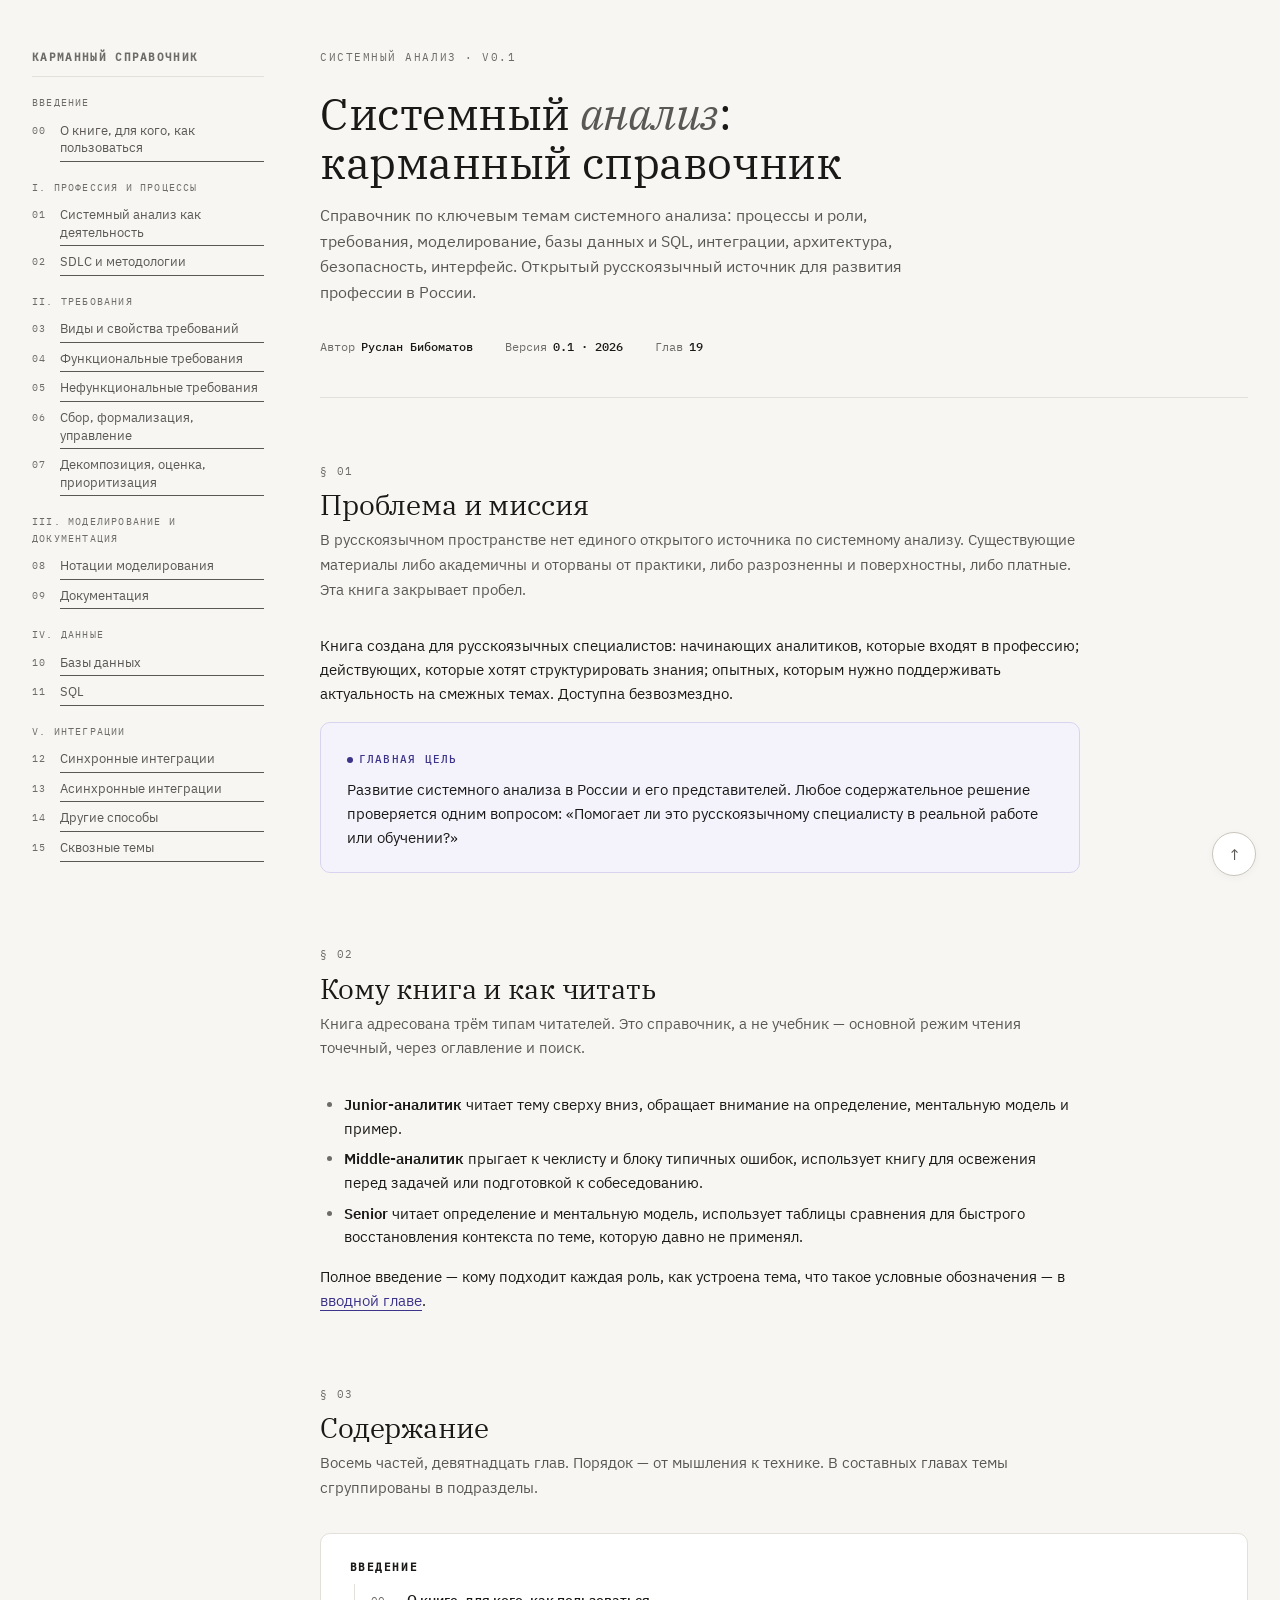
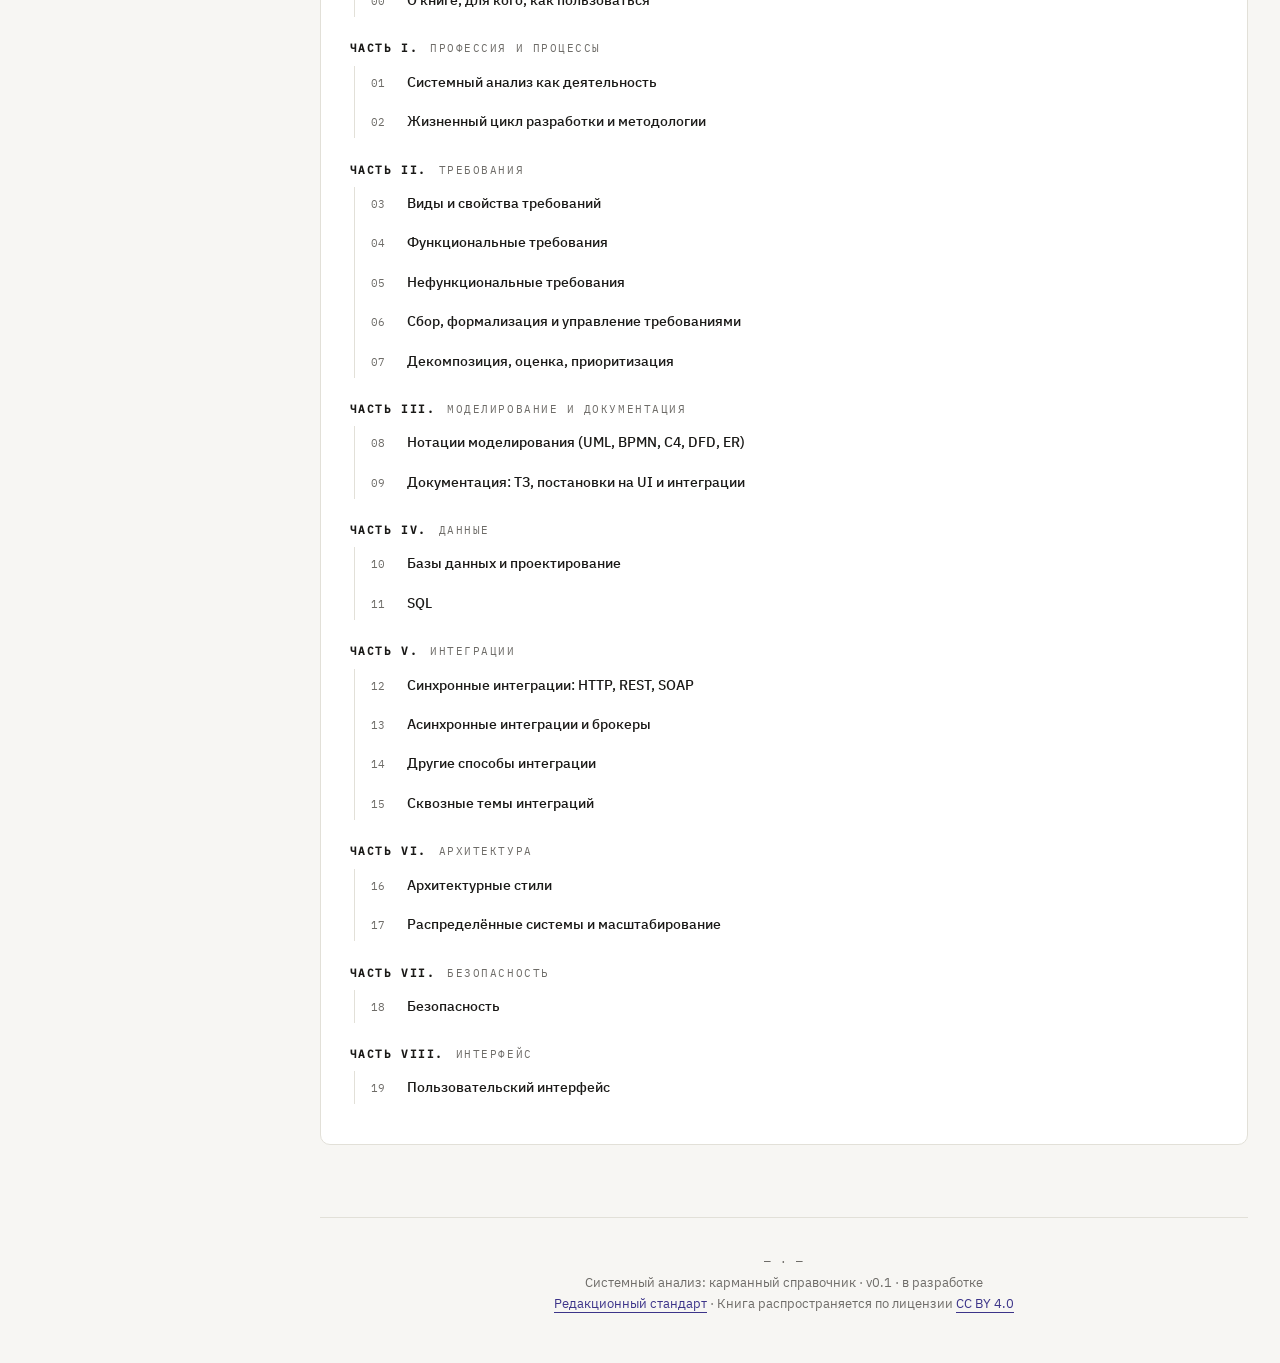
==== commit 18c396f4: "Гигиена инфраструктуры (итерация А)" ====
--- a/index.html
+++ b/index.html
@@ -6,7 +6,7 @@
 <title>Системный анализ: карманный справочник</title>
 <link rel="stylesheet" href="styles.css">
 </head>
-<body>
+<body id="top">
 
 <div class="layout">
 
--- a/styles.css
+++ b/styles.css
@@ -3,7 +3,59 @@
    Дизайн-система v1.0
    ===================================================== */
 
-@import url('https://fonts.googleapis.com/css2?family=IBM+Plex+Sans:wght@400;500;600;700&family=IBM+Plex+Mono:wght@400;500&family=IBM+Plex+Serif:ital,wght@0,400;1,400;1,500&display=swap');
+/* Локальные шрифты IBM Plex.
+   Файлы лежат в assets/fonts/, см. assets/fonts/README.md.
+   Лицензия SIL OFL 1.1, источник: github.com/IBM/plex */
+
+@font-face {
+  font-family: 'IBM Plex Sans';
+  font-style: normal;
+  font-weight: 400;
+  font-display: swap;
+  src: url('assets/fonts/IBMPlexSans-Regular.woff2') format('woff2');
+}
+@font-face {
+  font-family: 'IBM Plex Sans';
+  font-style: normal;
+  font-weight: 500;
+  font-display: swap;
+  src: url('assets/fonts/IBMPlexSans-Medium.woff2') format('woff2');
+}
+@font-face {
+  font-family: 'IBM Plex Sans';
+  font-style: normal;
+  font-weight: 600;
+  font-display: swap;
+  src: url('assets/fonts/IBMPlexSans-SemiBold.woff2') format('woff2');
+}
+@font-face {
+  font-family: 'IBM Plex Serif';
+  font-style: normal;
+  font-weight: 400;
+  font-display: swap;
+  src: url('assets/fonts/IBMPlexSerif-Regular.woff2') format('woff2');
+}
+@font-face {
+  font-family: 'IBM Plex Serif';
+  font-style: italic;
+  font-weight: 400;
+  font-display: swap;
+  src: url('assets/fonts/IBMPlexSerif-Italic.woff2') format('woff2');
+}
+@font-face {
+  font-family: 'IBM Plex Mono';
+  font-style: normal;
+  font-weight: 400;
+  font-display: swap;
+  src: url('assets/fonts/IBMPlexMono-Regular.woff2') format('woff2');
+}
+@font-face {
+  font-family: 'IBM Plex Mono';
+  font-style: normal;
+  font-weight: 500;
+  font-display: swap;
+  src: url('assets/fonts/IBMPlexMono-Medium.woff2') format('woff2');
+}
 
 *, *::before, *::after { box-sizing: border-box; margin: 0; padding: 0; }
 
@@ -16,7 +68,7 @@
   --border-strong: #c8c5bb;
   --text: #1a1917;
   --text-2: #5a5855;
-  --text-3: #9a9793;
+  --text-3: #6e6c68;
 
   /* Семантические — приглушённые */
   --def-bg: #f4f3fb;
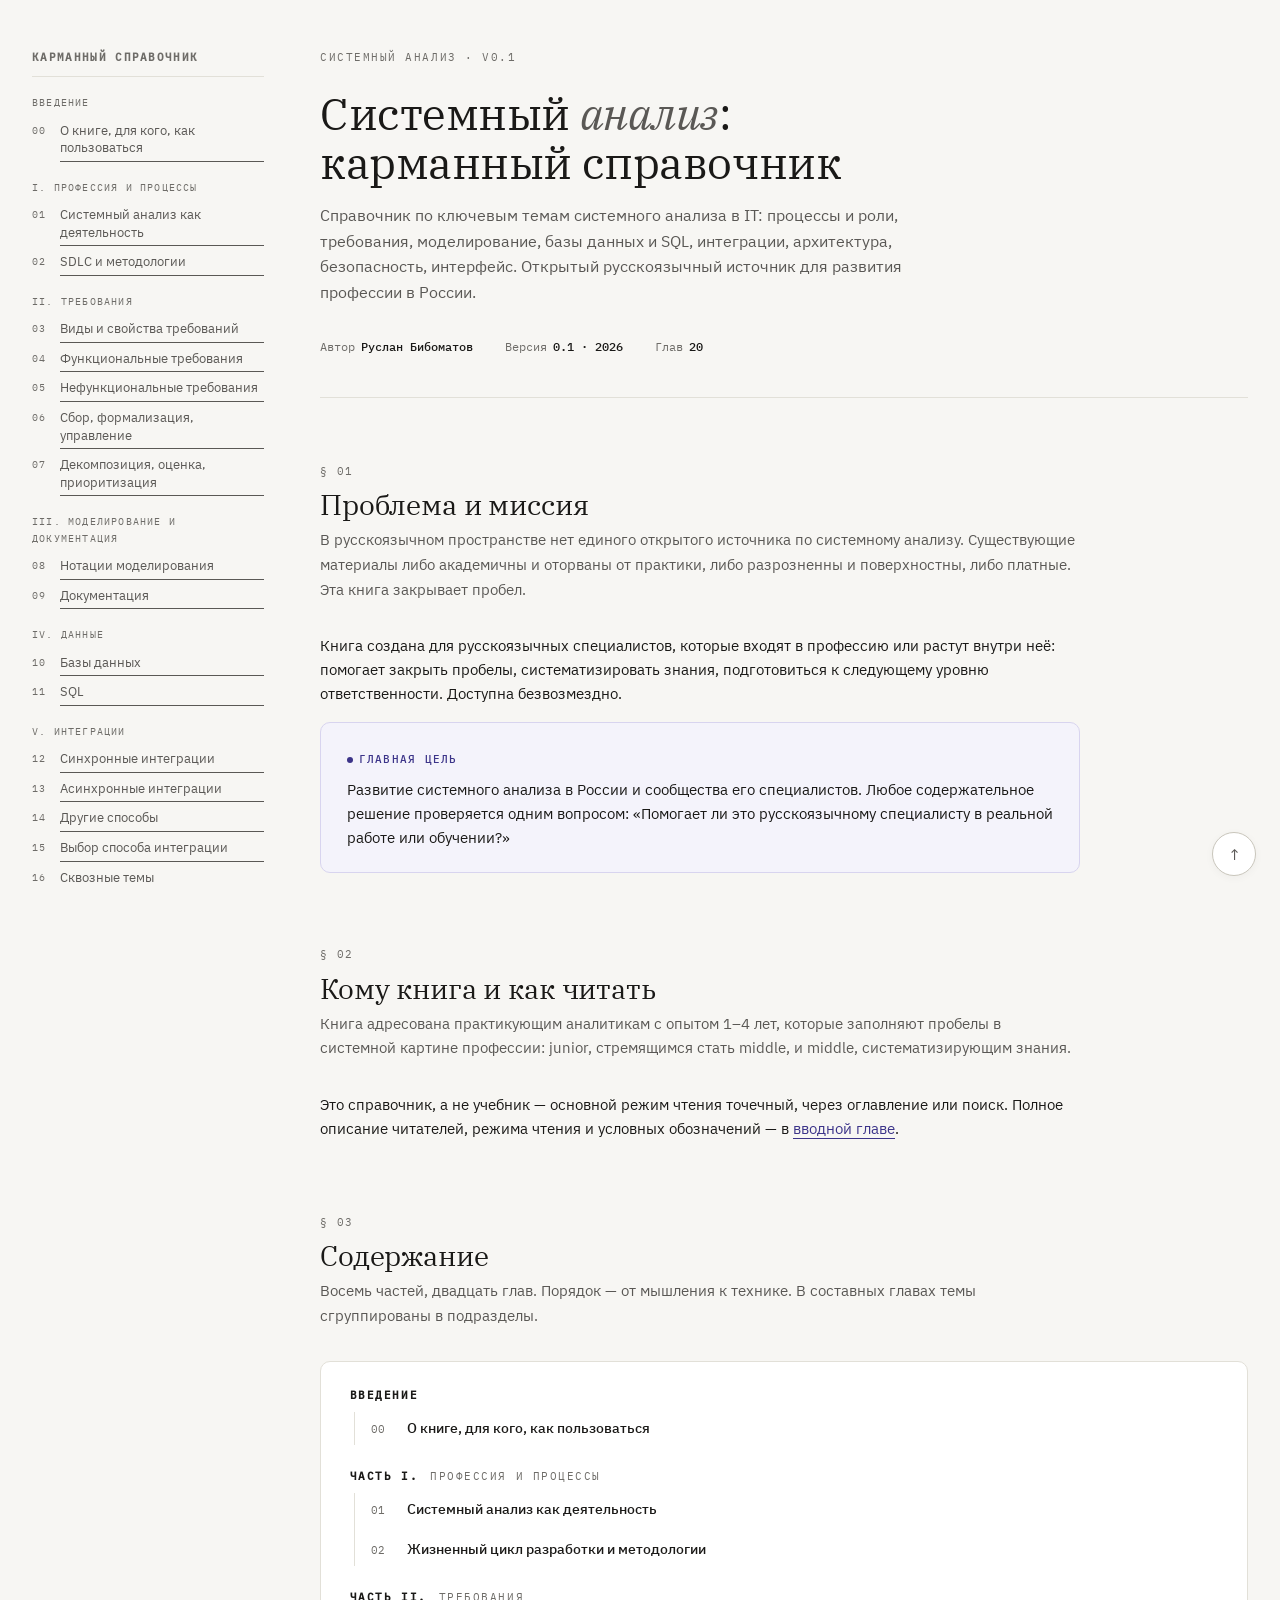
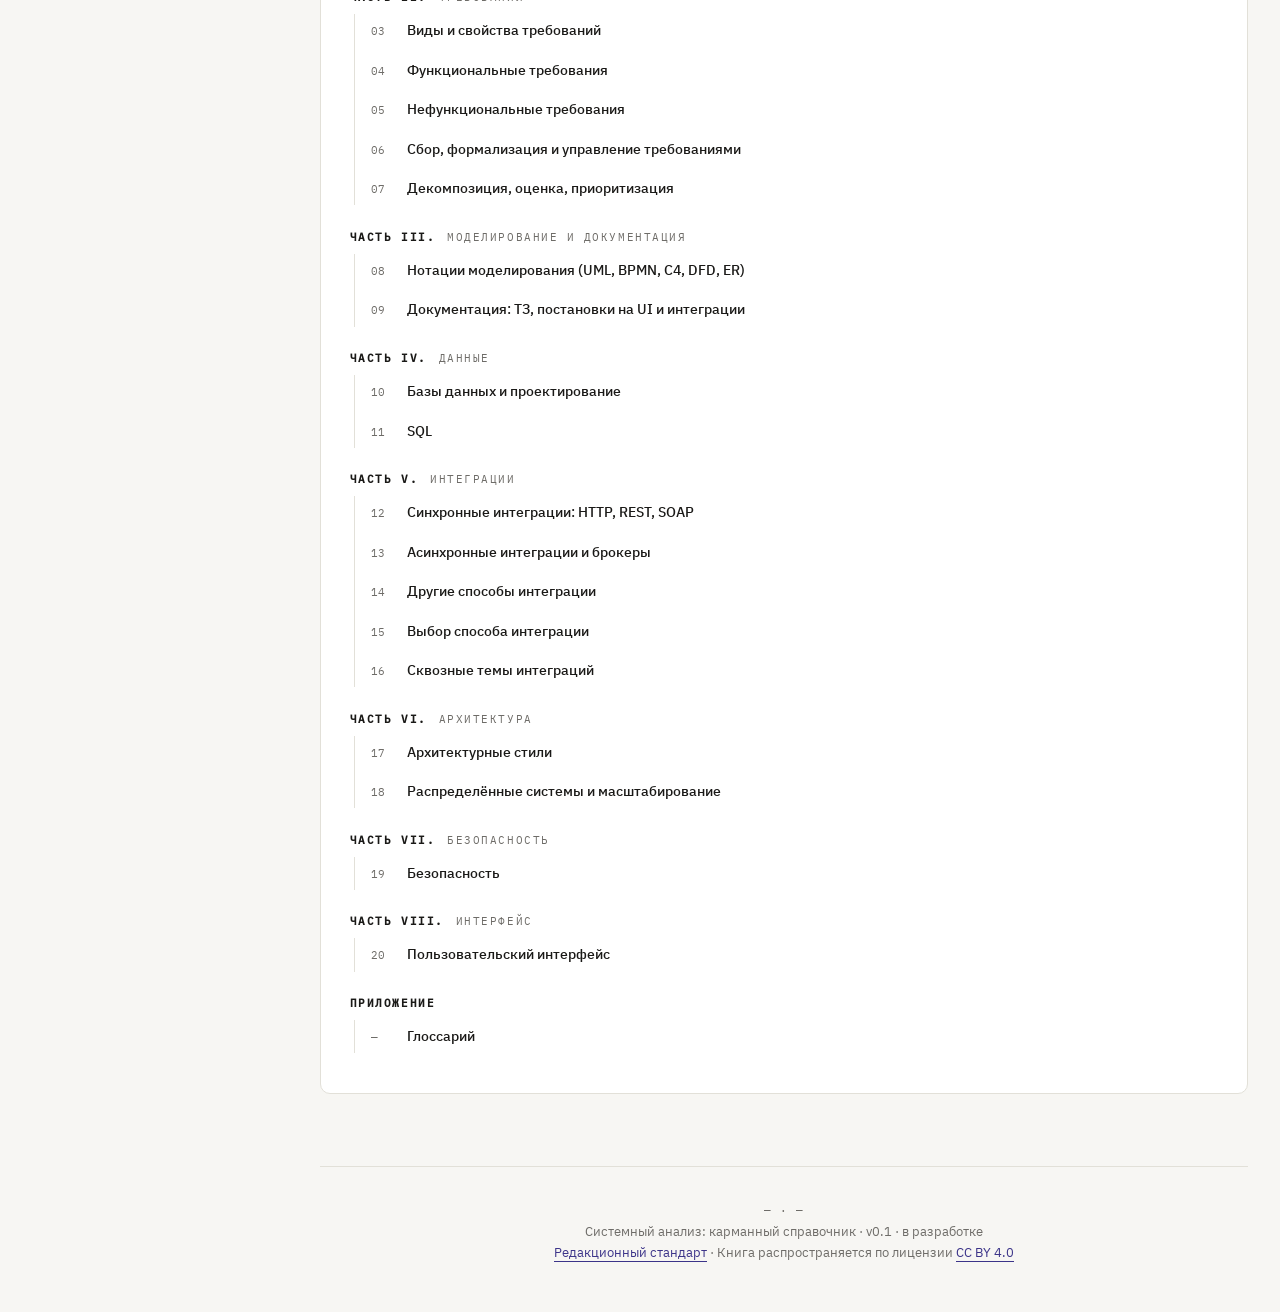
==== commit 541ce25e: "доки: переписаны введение и главная под новую аудиторию — index.html: hero обновлён до 20 глав, §02 " ====
--- a/index.html
+++ b/index.html
@@ -47,20 +47,26 @@
     <li><a href="chapters/12-sync.html">Синхронные интеграции</a></li>
     <li><a href="chapters/13-async.html">Асинхронные интеграции</a></li>
     <li><a href="chapters/14-other.html">Другие способы</a></li>
-    <li><a href="chapters/15-cross-cutting.html">Сквозные темы</a></li>
+    <li><a href="chapters/15-integration-choice.html">Выбор способа интеграции</a></li>
+    <li><a href="chapters/16-cross-cutting.html">Сквозные темы</a></li>
   </ol>
   <div class="toc-part">VI. Архитектура</div>
-  <ol style="counter-reset: tocchap 15">
-    <li><a href="chapters/16-arch-styles.html">Архитектурные стили</a></li>
-    <li><a href="chapters/17-distributed.html">Распределённые системы</a></li>
+  <ol style="counter-reset: tocchap 16">
+    <li><a href="chapters/17-arch-styles.html">Архитектурные стили</a></li>
+    <li><a href="chapters/18-distributed.html">Распределённые системы</a></li>
   </ol>
   <div class="toc-part">VII. Безопасность</div>
-  <ol style="counter-reset: tocchap 17">
-    <li><a href="chapters/18-security.html">Безопасность</a></li>
+  <ol style="counter-reset: tocchap 18">
+    <li><a href="chapters/19-security.html">Безопасность</a></li>
   </ol>
   <div class="toc-part">VIII. Интерфейс</div>
-  <ol style="counter-reset: tocchap 18">
-    <li><a href="chapters/19-ui.html">Пользовательский интерфейс</a></li>
+  <ol style="counter-reset: tocchap 19">
+    <li><a href="chapters/20-ui.html">Пользовательский интерфейс</a></li>
+  </ol>
+
+  <div class="toc-part">Приложение</div>
+  <ol class="toc-appendix">
+    <li><a href="glossary.html">Глоссарий</a></li>
   </ol>
 </aside>
 <!-- /TOC-GLOBAL-INCLUDE -->
@@ -74,7 +80,7 @@
   <div class="eyebrow">Системный анализ · v0.1</div>
   <h1>Системный <em>анализ</em>:<br>карманный&nbsp;справочник</h1>
   <p class="lede">
-    Справочник по&nbsp;ключевым темам системного анализа: процессы и&nbsp;роли,
+    Справочник по&nbsp;ключевым темам системного анализа в&nbsp;IT: процессы и&nbsp;роли,
     требования, моделирование, базы данных и&nbsp;SQL, интеграции, архитектура,
     безопасность, интерфейс. Открытый русскоязычный источник для развития профессии
     в&nbsp;России.
@@ -82,7 +88,7 @@
   <div class="meta">
     <span>Автор<strong>Руслан Бибоматов</strong></span>
     <span>Версия<strong>0.1 · 2026</strong></span>
-    <span>Глав<strong>19</strong></span>
+    <span>Глав<strong>20</strong></span>
   </div>
 </header>
 
@@ -93,11 +99,11 @@
     В русскоязычном пространстве нет единого открытого источника по системному анализу. Существующие материалы либо академичны и оторваны от практики, либо разрозненны и поверхностны, либо платные. Эта книга закрывает пробел.
   </p>
 
-  <p>Книга создана для русскоязычных специалистов: начинающих аналитиков, которые входят в&nbsp;профессию; действующих, которые хотят структурировать знания; опытных, которым нужно поддерживать актуальность на смежных темах. Доступна безвозмездно.</p>
+  <p>Книга создана для русскоязычных специалистов, которые входят в&nbsp;профессию или растут внутри неё: помогает закрыть пробелы, систематизировать знания, подготовиться к&nbsp;следующему уровню ответственности. Доступна безвозмездно.</p>
 
   <div class="card card--def">
     <div class="card-label">Главная цель</div>
-    <p>Развитие системного анализа в России и его представителей. Любое содержательное решение проверяется одним вопросом: «Помогает ли это русскоязычному специалисту в реальной работе или обучении?»</p>
+    <p>Развитие системного анализа в России и сообщества его специалистов. Любое содержательное решение проверяется одним вопросом: «Помогает ли это русскоязычному специалисту в реальной работе или обучении?»</p>
   </div>
 </section>
 
@@ -105,23 +111,17 @@
   <span class="section-num">§ 02</span>
   <h2>Кому книга и как читать</h2>
   <p class="section-lede">
-    Книга адресована трём типам читателей. Это справочник, а не учебник — основной режим чтения точечный, через оглавление и поиск.
-  </p>
-
-  <ul>
-    <li><strong>Junior-аналитик</strong> читает тему сверху вниз, обращает внимание на определение, ментальную модель и пример.</li>
-    <li><strong>Middle-аналитик</strong> прыгает к чеклисту и блоку типичных ошибок, использует книгу для освежения перед задачей или подготовкой к собеседованию.</li>
-    <li><strong>Senior</strong> читает определение и ментальную модель, использует таблицы сравнения для быстрого восстановления контекста по теме, которую давно не применял.</li>
-  </ul>
-
-  <p>Полное введение — кому подходит каждая роль, как устроена тема, что такое условные обозначения — в <a href="chapters/00-intro.html">вводной главе</a>.</p>
+    Книга адресована практикующим аналитикам с опытом 1–4 лет, которые заполняют пробелы в системной картине профессии: junior, стремящимся стать middle, и middle, систематизирующим знания.
+  </p>
+
+  <p>Это справочник, а не учебник — основной режим чтения точечный, через оглавление или поиск. Полное описание читателей, режима чтения и условных обозначений — в <a href="chapters/00-intro.html">вводной главе</a>.</p>
 </section>
 
 <section id="contents">
   <span class="section-num">§ 03</span>
   <h2>Содержание</h2>
   <p class="section-lede">
-    Восемь частей, девятнадцать глав. Порядок — от мышления к технике. В составных главах темы сгруппированы в подразделы.
+    Восемь частей, двадцать глав. Порядок — от мышления к технике. В составных главах темы сгруппированы в подразделы.
   </p>
 
   <div class="outline">
@@ -174,29 +174,37 @@
         <li><span class="ch-num">12</span><a href="chapters/12-sync.html">Синхронные интеграции: HTTP, REST, SOAP</a></li>
         <li><span class="ch-num">13</span><a href="chapters/13-async.html">Асинхронные интеграции и брокеры</a></li>
         <li><span class="ch-num">14</span><a href="chapters/14-other.html">Другие способы интеграции</a></li>
-        <li><span class="ch-num">15</span><a href="chapters/15-cross-cutting.html">Сквозные темы интеграций</a></li>
+        <li><span class="ch-num">15</span><a href="chapters/15-integration-choice.html">Выбор способа интеграции</a></li>
+        <li><span class="ch-num">16</span><a href="chapters/16-cross-cutting.html">Сквозные темы интеграций</a></li>
       </ol>
     </div>
 
     <div class="outline-part">
       <div class="outline-part-title"><strong>Часть VI.</strong> Архитектура</div>
       <ol class="outline-chapters">
-        <li><span class="ch-num">16</span><a href="chapters/16-arch-styles.html">Архитектурные стили</a></li>
-        <li><span class="ch-num">17</span><a href="chapters/17-distributed.html">Распределённые системы и масштабирование</a></li>
+        <li><span class="ch-num">17</span><a href="chapters/17-arch-styles.html">Архитектурные стили</a></li>
+        <li><span class="ch-num">18</span><a href="chapters/18-distributed.html">Распределённые системы и масштабирование</a></li>
       </ol>
     </div>
 
     <div class="outline-part">
       <div class="outline-part-title"><strong>Часть VII.</strong> Безопасность</div>
       <ol class="outline-chapters">
-        <li><span class="ch-num">18</span><a href="chapters/18-security.html">Безопасность</a></li>
+        <li><span class="ch-num">19</span><a href="chapters/19-security.html">Безопасность</a></li>
       </ol>
     </div>
 
     <div class="outline-part">
       <div class="outline-part-title"><strong>Часть VIII.</strong> Интерфейс</div>
       <ol class="outline-chapters">
-        <li><span class="ch-num">19</span><a href="chapters/19-ui.html">Пользовательский интерфейс</a></li>
+        <li><span class="ch-num">20</span><a href="chapters/20-ui.html">Пользовательский интерфейс</a></li>
+      </ol>
+    </div>
+
+    <div class="outline-part">
+      <div class="outline-part-title"><strong>Приложение</strong></div>
+      <ol class="outline-chapters">
+        <li><span class="ch-num">—</span><a href="glossary.html">Глоссарий</a></li>
       </ol>
     </div>
 
--- a/styles.css
+++ b/styles.css
@@ -187,6 +187,15 @@
   font-size: 10px;
   color: var(--text-3);
   letter-spacing: .05em;
+}
+/* Подсекция «Приложение» в книжном TOC — без автонумерации,
+   используется для глоссария и других элементов вне основной нумерации глав. */
+.toc-global ol.toc-appendix li {
+  padding-left: 0;
+  counter-increment: none;
+}
+.toc-global ol.toc-appendix li::before {
+  content: none;
 }
 .toc-global ol li a {
   color: var(--text-2);
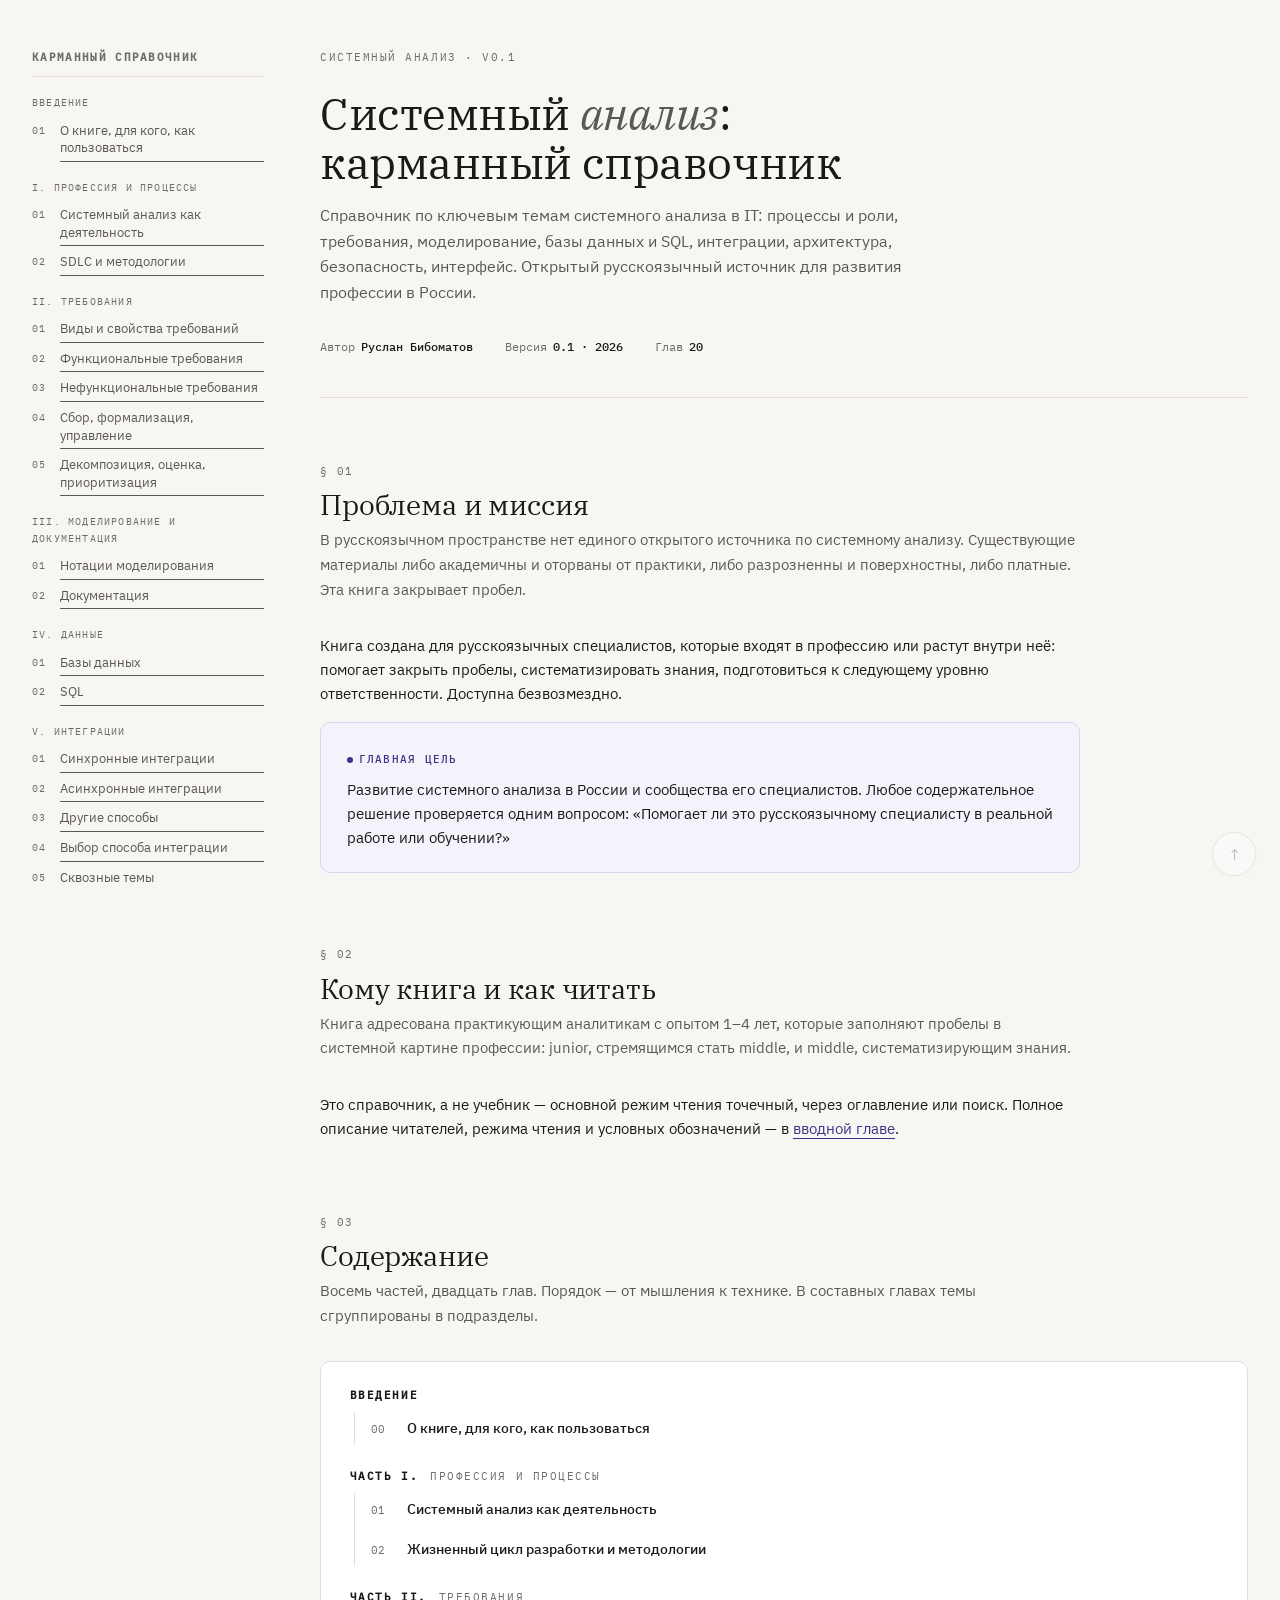
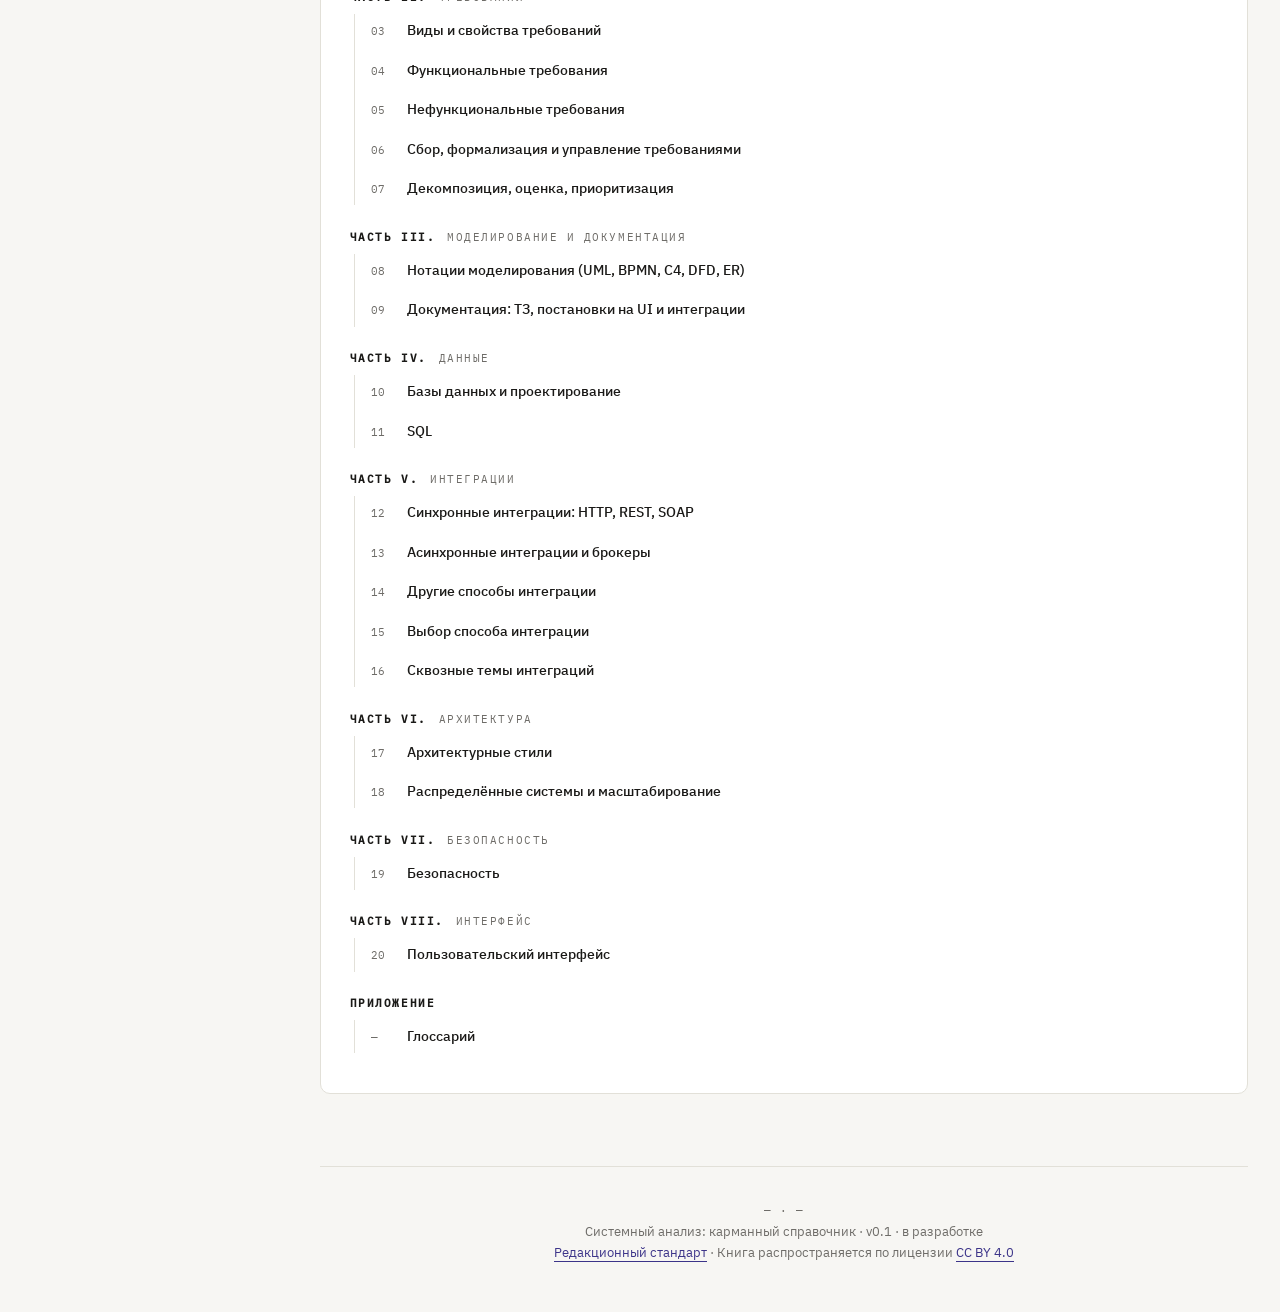
==== commit 365a9a71: "правка: итерация В.1 — остаточные правки из сводки 36 пунктов — styles.css: кнопка «наверх» полупроз" ====
--- a/index.html
+++ b/index.html
@@ -11,11 +11,11 @@
 <div class="layout">
 
 <!-- TOC-GLOBAL-INCLUDE -->
-<aside class="toc-global">
+<aside class="toc-global" aria-label="Оглавление книги">
   <div class="toc-label">Карманный справочник</div>
 
   <div class="toc-part">Введение</div>
-  <ol style="counter-reset: tocchap -1">
+  <ol start="0">
     <li><a href="chapters/00-intro.html">О книге, для кого, как пользоваться</a></li>
   </ol>
 
@@ -25,7 +25,7 @@
     <li><a href="chapters/02-sdlc.html">SDLC и методологии</a></li>
   </ol>
   <div class="toc-part">II. Требования</div>
-  <ol style="counter-reset: tocchap 2">
+  <ol start="3">
     <li><a href="chapters/03-requirements-types.html">Виды и свойства требований</a></li>
     <li><a href="chapters/04-functional-requirements.html">Функциональные требования</a></li>
     <li><a href="chapters/05-nfr.html">Нефункциональные требования</a></li>
@@ -33,17 +33,17 @@
     <li><a href="chapters/07-decomposition.html">Декомпозиция, оценка, приоритизация</a></li>
   </ol>
   <div class="toc-part">III. Моделирование и документация</div>
-  <ol style="counter-reset: tocchap 7">
+  <ol start="8">
     <li><a href="chapters/08-notations.html">Нотации моделирования</a></li>
     <li><a href="chapters/09-documentation.html">Документация</a></li>
   </ol>
   <div class="toc-part">IV. Данные</div>
-  <ol style="counter-reset: tocchap 9">
+  <ol start="10">
     <li><a href="chapters/10-databases.html">Базы данных</a></li>
     <li><a href="chapters/11-sql.html">SQL</a></li>
   </ol>
   <div class="toc-part">V. Интеграции</div>
-  <ol style="counter-reset: tocchap 11">
+  <ol start="12">
     <li><a href="chapters/12-sync.html">Синхронные интеграции</a></li>
     <li><a href="chapters/13-async.html">Асинхронные интеграции</a></li>
     <li><a href="chapters/14-other.html">Другие способы</a></li>
@@ -51,16 +51,16 @@
     <li><a href="chapters/16-cross-cutting.html">Сквозные темы</a></li>
   </ol>
   <div class="toc-part">VI. Архитектура</div>
-  <ol style="counter-reset: tocchap 16">
+  <ol start="17">
     <li><a href="chapters/17-arch-styles.html">Архитектурные стили</a></li>
     <li><a href="chapters/18-distributed.html">Распределённые системы</a></li>
   </ol>
   <div class="toc-part">VII. Безопасность</div>
-  <ol style="counter-reset: tocchap 18">
+  <ol start="19">
     <li><a href="chapters/19-security.html">Безопасность</a></li>
   </ol>
   <div class="toc-part">VIII. Интерфейс</div>
-  <ol style="counter-reset: tocchap 19">
+  <ol start="20">
     <li><a href="chapters/20-ui.html">Пользовательский интерфейс</a></li>
   </ol>
 
@@ -214,8 +214,8 @@
 <div class="note">
   <span class="mark">— · —</span><br>
   Системный анализ: карманный справочник · v0.1 · в&nbsp;разработке<br>
-  <a href="meta/editorial-standard.html">Редакционный стандарт</a> ·
-  Книга распространяется по лицензии <a href="https://creativecommons.org/licenses/by/4.0/deed.ru">CC&nbsp;BY&nbsp;4.0</a>
+  <a href="meta/editorial-standard.html" target="_blank" rel="noopener noreferrer">Редакционный стандарт</a> ·
+  Книга распространяется по лицензии <a href="https://creativecommons.org/licenses/by/4.0/deed.ru" target="_blank" rel="noopener noreferrer">CC&nbsp;BY&nbsp;4.0</a>
 </div>
 
 </article>
--- a/styles.css
+++ b/styles.css
@@ -820,9 +820,12 @@
   text-decoration: none;
   font-size: 16px;
   box-shadow: 0 2px 8px rgba(0,0,0,.04);
-  transition: color .15s, border-color .15s;
-}
-.back-to-top:hover {
+  opacity: .35;
+  transition: opacity .15s, color .15s, border-color .15s;
+}
+.back-to-top:hover,
+.back-to-top:focus-visible {
+  opacity: 1;
   color: var(--text);
   border-color: var(--text-3);
 }
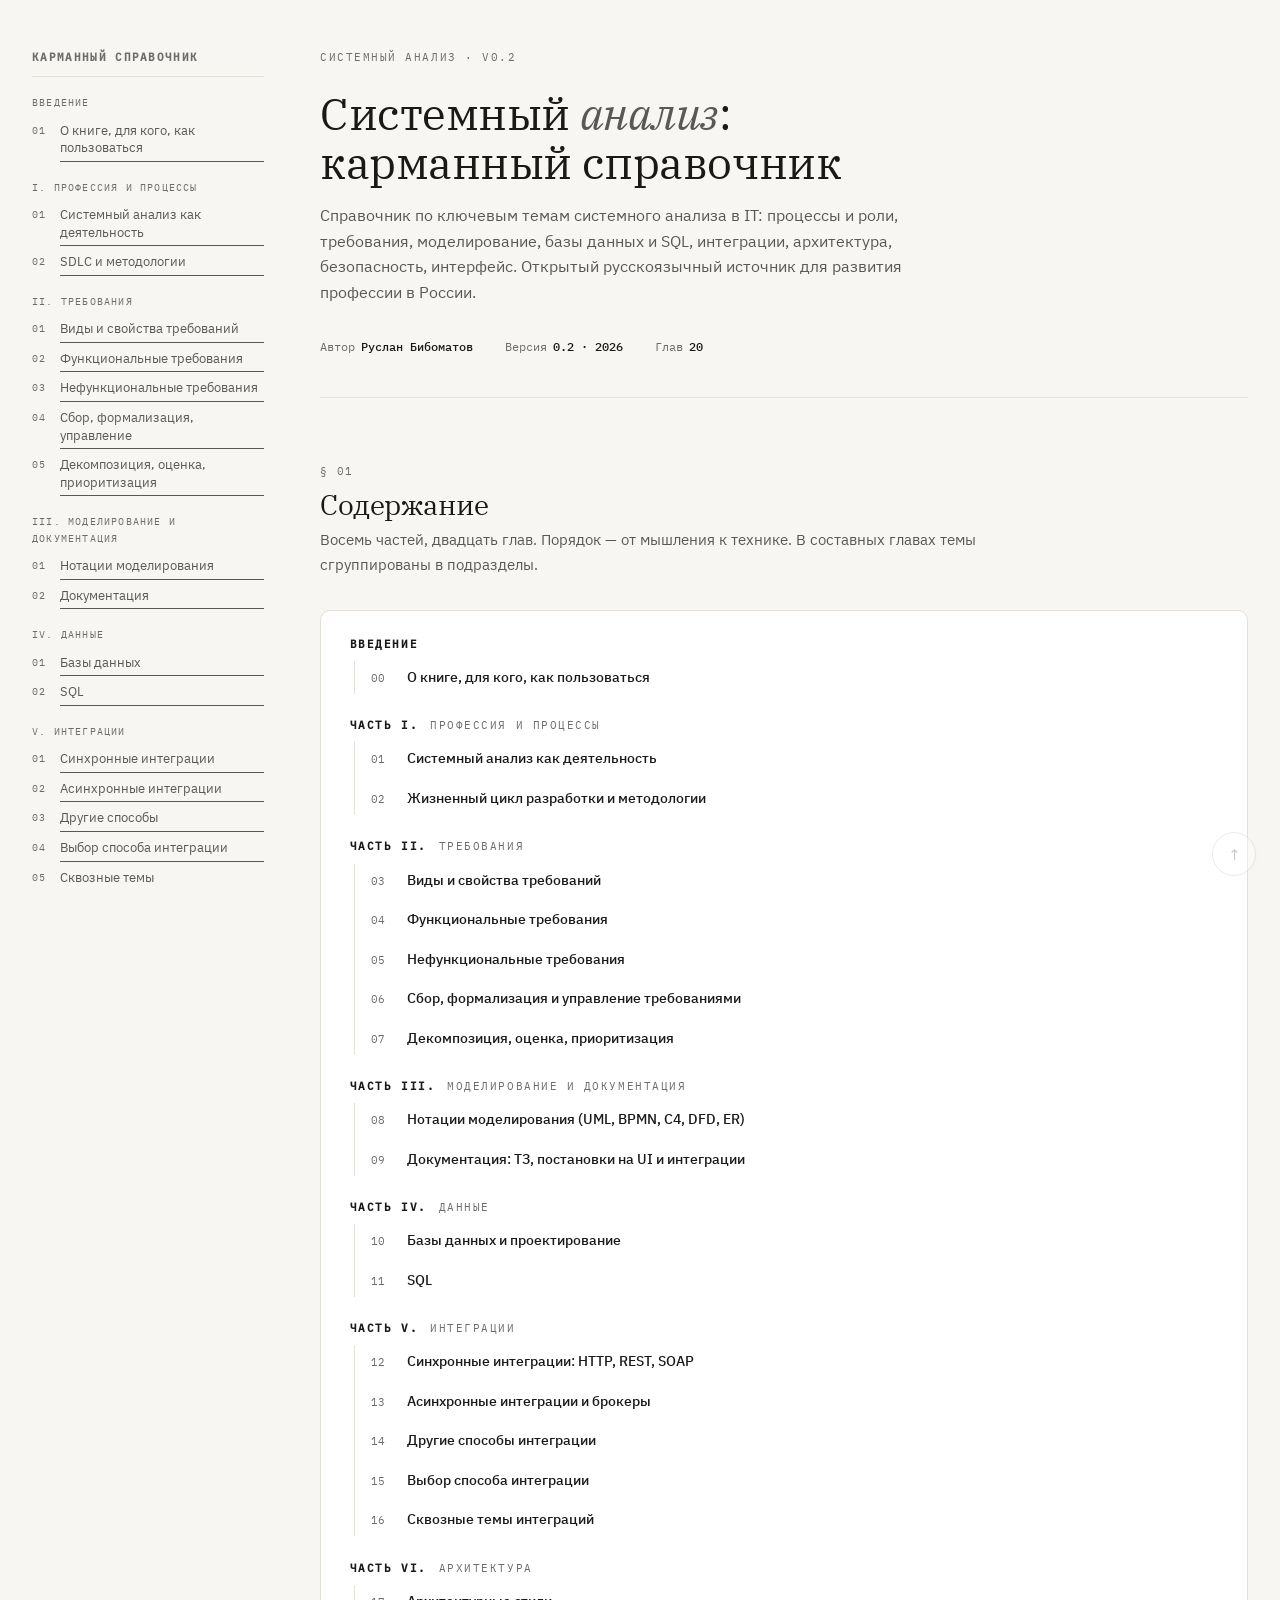
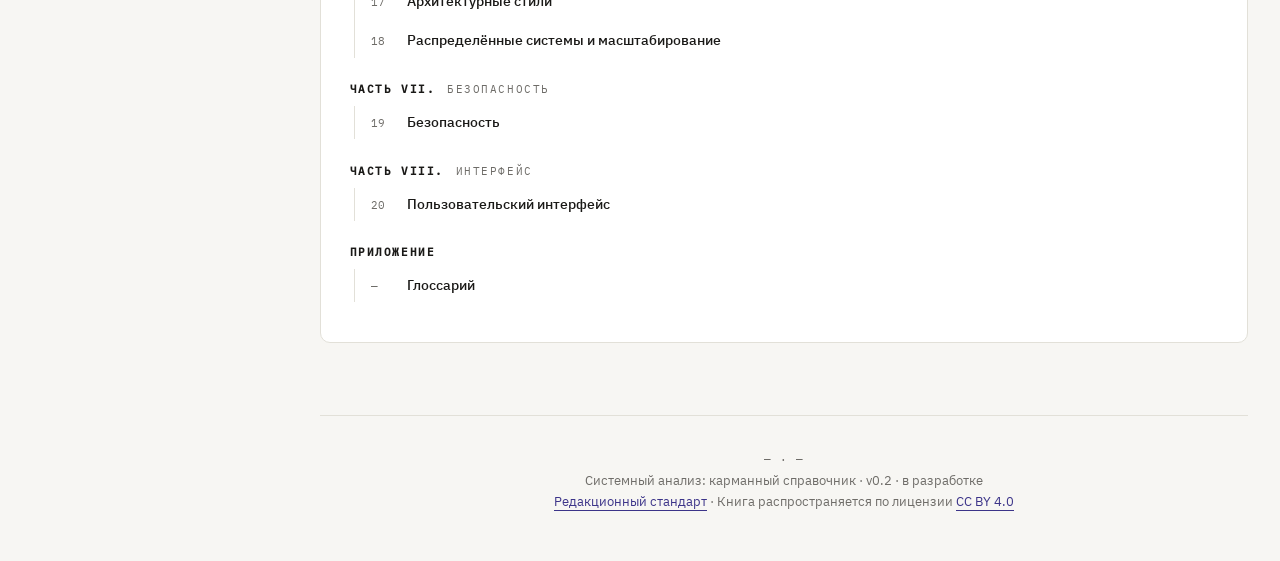
==== commit df38d372: "глава: правки первой части по итогам ревью — index.html: главная переведена в формат «hero + содержа" ====
--- a/index.html
+++ b/index.html
@@ -67,6 +67,7 @@
   <div class="toc-part">Приложение</div>
   <ol class="toc-appendix">
     <li><a href="glossary.html">Глоссарий</a></li>
+    <li><a href="meta/editorial-standard.html">Редакционный стандарт</a></li>
   </ol>
 </aside>
 <!-- /TOC-GLOBAL-INCLUDE -->
@@ -77,7 +78,7 @@
 <article class="index-page">
 
 <header class="hero">
-  <div class="eyebrow">Системный анализ · v0.1</div>
+  <div class="eyebrow">Системный анализ · v0.2</div>
   <h1>Системный <em>анализ</em>:<br>карманный&nbsp;справочник</h1>
   <p class="lede">
     Справочник по&nbsp;ключевым темам системного анализа в&nbsp;IT: процессы и&nbsp;роли,
@@ -87,38 +88,13 @@
   </p>
   <div class="meta">
     <span>Автор<strong>Руслан Бибоматов</strong></span>
-    <span>Версия<strong>0.1 · 2026</strong></span>
+    <span>Версия<strong>0.2 · 2026</strong></span>
     <span>Глав<strong>20</strong></span>
   </div>
 </header>
 
-<section id="mission">
+<section id="contents">
   <span class="section-num">§ 01</span>
-  <h2>Проблема и миссия</h2>
-  <p class="section-lede">
-    В русскоязычном пространстве нет единого открытого источника по системному анализу. Существующие материалы либо академичны и оторваны от практики, либо разрозненны и поверхностны, либо платные. Эта книга закрывает пробел.
-  </p>
-
-  <p>Книга создана для русскоязычных специалистов, которые входят в&nbsp;профессию или растут внутри неё: помогает закрыть пробелы, систематизировать знания, подготовиться к&nbsp;следующему уровню ответственности. Доступна безвозмездно.</p>
-
-  <div class="card card--def">
-    <div class="card-label">Главная цель</div>
-    <p>Развитие системного анализа в России и сообщества его специалистов. Любое содержательное решение проверяется одним вопросом: «Помогает ли это русскоязычному специалисту в реальной работе или обучении?»</p>
-  </div>
-</section>
-
-<section id="about">
-  <span class="section-num">§ 02</span>
-  <h2>Кому книга и как читать</h2>
-  <p class="section-lede">
-    Книга адресована практикующим аналитикам с опытом 1–4 лет, которые заполняют пробелы в системной картине профессии: junior, стремящимся стать middle, и middle, систематизирующим знания.
-  </p>
-
-  <p>Это справочник, а не учебник — основной режим чтения точечный, через оглавление или поиск. Полное описание читателей, режима чтения и условных обозначений — в <a href="chapters/00-intro.html">вводной главе</a>.</p>
-</section>
-
-<section id="contents">
-  <span class="section-num">§ 03</span>
   <h2>Содержание</h2>
   <p class="section-lede">
     Восемь частей, двадцать глав. Порядок — от мышления к технике. В составных главах темы сгруппированы в подразделы.
@@ -213,7 +189,7 @@
 
 <div class="note">
   <span class="mark">— · —</span><br>
-  Системный анализ: карманный справочник · v0.1 · в&nbsp;разработке<br>
+  Системный анализ: карманный справочник · v0.2 · в&nbsp;разработке<br>
   <a href="meta/editorial-standard.html" target="_blank" rel="noopener noreferrer">Редакционный стандарт</a> ·
   Книга распространяется по лицензии <a href="https://creativecommons.org/licenses/by/4.0/deed.ru" target="_blank" rel="noopener noreferrer">CC&nbsp;BY&nbsp;4.0</a>
 </div>
@@ -225,7 +201,7 @@
 
 </div>
 
-<a href="#top" class="back-to-top" aria-label="Наверх">↑</a>
+<a href="#top" class="back-to-top" aria-label="Наверх"><span aria-hidden="true">↑</span></a>
 
 </body>
 </html>
--- a/styles.css
+++ b/styles.css
@@ -1,6 +1,15 @@
 /* =====================================================
    Системный анализ: карманный справочник
-   Дизайн-система v1.0
+   Дизайн-система v1.1
+
+   Изменения v1.1 относительно v1.0:
+   — Три уровня визуальных разделителей (часть → глава → подраздел).
+   — Обёртки .chapter-learn и .chapter-summary как выделенные блоки.
+   — .card--dont переведена на нейтральный фон + боковая полоса.
+   — .checklist: вместо квадратиков-чекбоксов — статичные галочки ✓.
+   — Новый компонент .topic-links — компактная карточка блока связей.
+   — Трёхколоночный лейаут на ≥1500px; .toc-local — рабочая правая колонка.
+   — Подсветка текущей темы в toc-local (поведение — в build.py).
    ===================================================== */
 
 /* Локальные шрифты IBM Plex.
@@ -122,7 +131,10 @@
   padding: 3rem 2rem;
 }
 
-/* На широких экранах появляется правая колонка с локальной навигацией главы */
+/* На широких экранах появляется правая колонка с локальной навигацией главы.
+   Layout превращается в три колонки: глобальный TOC слева, контент в центре,
+   локальный TOC главы — справа. На узких экранах правая колонка скрыта
+   правилом для .toc-local (display: none) ниже. */
 @media (min-width: 1500px) {
   .layout {
     grid-template-columns: 240px minmax(0, 1fr) 220px;
@@ -172,6 +184,13 @@
   padding: 0;
   counter-reset: tocchap;
 }
+/* Если <ol> имеет HTML-атрибут start, синхронизируем CSS-счётчик с этой нумерацией:
+   первый li должен показать N, для этого счётчик до инкремента = N − 1.
+   Поддерживается современными Chrome/Edge/Safari; в старых браузерах
+   нумерация откатится к началу с 01 — это деградация без поломки. */
+.toc-global ol[start] {
+  counter-reset: tocchap calc(attr(start integer, 1) - 1);
+}
 .toc-global ol li {
   counter-increment: tocchap;
   position: relative;
@@ -225,6 +244,10 @@
 
 /* ─────────────────────────────────────────────
    RIGHT TOC (локальная навигация по темам главы)
+   Появляется на широких экранах (≥1500px) как правая колонка
+   лейаута. На узких — полностью скрыта (display: none).
+   Подсветка текущей темы навешивается в собранной книге через
+   IntersectionObserver — см. build.py.
    ───────────────────────────────────────────── */
 
 .toc-local {
@@ -261,11 +284,50 @@
   display: block;
   padding: 3px 0;
   line-height: 1.4;
-}
-.toc-local ul li a:hover,
+  border-bottom: 0;
+  transition: color .15s;
+}
+.toc-local ul li a:hover {
+  color: var(--text);
+}
 .toc-local ul li a.is-current {
   color: var(--text);
   font-weight: 500;
+}
+
+/* Хост-контейнер для нескольких toc-local в собранной книге.
+   В отдельных файлах глав есть один <aside class="toc-local">.
+   В pocket-book.html build.py собирает все toc-local внутрь общей
+   обёртки .toc-local-host, и JS переключает видимость активного
+   блока на основе текущей главы. Сам хост занимает третью колонку
+   лейаута и виден только на широких экранах. */
+.toc-local-host {
+  display: none;
+}
+@media (min-width: 1500px) {
+  .toc-local-host {
+    display: block;
+    position: sticky;
+    top: 2rem;
+    align-self: start;
+    max-height: calc(100vh - 4rem);
+  }
+}
+/* Внутри хоста сам .toc-local не делает повторно sticky — это уже
+   делает хост. И поскольку хост виден только на широких экранах,
+   медиа-точка display:none у .toc-local здесь не мешает. */
+@media (min-width: 1500px) {
+  .toc-local-host .toc-local {
+    display: none;
+    position: static;
+    max-height: none;
+    overflow-y: auto;
+    padding-left: 12px;
+    border-left: 1px solid var(--border);
+  }
+  .toc-local-host .toc-local.is-active {
+    display: block;
+  }
 }
 
 /* ─────────────────────────────────────────────
@@ -308,15 +370,106 @@
 main .card p,
 main .card ul,
 main .card ol { max-width: none; }
+main .chapter-learn p,
+main .chapter-learn ul,
+main .chapter-summary p,
+main .chapter-summary ul { max-width: none; }
+
+/* ─────────────────────────────────────────────
+   PART TITLE — титульная вставка части
+   Самый сильный визуальный разделитель: появляется только в собранной
+   книге перед первой главой каждой части. В отдельных файлах глав
+   этого блока нет.
+
+   Типографское решение: крупный римский номер серифом + название
+   части. Большой воздух сверху и снизу — это разделитель верхнего
+   уровня, ему нужна пустота вокруг.
+   ───────────────────────────────────────────── */
+
+.part-title {
+  margin: 6rem 0 5rem;
+  padding-top: 4rem;
+  text-align: left;
+  max-width: 760px;
+  border-top: 1px solid var(--border-strong);
+}
+/* Первая часть в книге следует сразу за вводной главой —
+   отступ сверху достаточный без дополнительного. */
+.part-title:first-of-type {
+  margin-top: 5rem;
+}
+.part-title .roman {
+  font-family: var(--serif);
+  font-weight: 400;
+  font-size: 72px;
+  line-height: 1;
+  color: var(--text-3);
+  display: block;
+  margin-bottom: 1rem;
+  letter-spacing: -.02em;
+}
+.part-title .name {
+  font-family: var(--serif);
+  font-weight: 400;
+  font-style: italic;
+  font-size: 28px;
+  line-height: 1.2;
+  color: var(--text);
+  display: block;
+  max-width: 620px;
+}
+.part-title .eyebrow {
+  font-family: var(--mono);
+  font-size: 11px;
+  letter-spacing: .14em;
+  text-transform: uppercase;
+  color: var(--text-3);
+  margin-bottom: 1rem;
+  display: block;
+}
+
+/* Глава, следующая сразу за титульной вставкой части, не получает
+   собственный верхний разделитель — его уже несёт сама вставка. */
+.part-title + article.chapter > .chapter-header {
+  margin-top: 2rem;
+  padding-top: 0;
+  border-top: 0;
+}
 
 /* ─────────────────────────────────────────────
    HERO / Заголовок главы или документа
    ───────────────────────────────────────────── */
 
-.hero, .chapter-header {
+/* Hero — у документа в целом (главная книги, редстандарт).
+   У hero не должно быть верхней отбивки: он стоит первым в потоке. */
+.hero {
   margin-bottom: 4rem;
   padding-bottom: 2.5rem;
   border-bottom: 1px solid var(--border);
+}
+
+/* Заголовок главы. Усиленный разделитель сверху — это второй уровень
+   визуальной иерархии книги: часть > глава > подраздел.
+   В собранной книге chapter-header стоит после нескольких тем предыдущей
+   главы (или после титульной вставки части), и читатель должен с первого
+   взгляда понимать, что зашёл в новую главу. На странице отдельной главы
+   верхний padding визуально незаметен (соседей сверху нет) — это ок. */
+.chapter-header {
+  margin-top: 5.5rem;
+  margin-bottom: 4rem;
+  padding-top: 3rem;
+  padding-bottom: 2.5rem;
+  border-top: 2px solid var(--text);
+  border-bottom: 1px solid var(--border);
+}
+/* На странице отдельной главы (а не в собранной книге) chapter-header
+   обычно идёт первым — убираем у первого в потоке верхнюю отбивку,
+   чтобы не было пустого пространства до заголовка. */
+main > article > .chapter-header:first-child,
+main > .chapter-header:first-child {
+  margin-top: 0;
+  padding-top: 0;
+  border-top: 0;
 }
 
 .eyebrow, .chapter-num {
@@ -400,6 +553,113 @@
   max-width: 700px;
 }
 
+/* ─── Подраздел внутри составной главы ───
+   Третий уровень визуальной иерархии (часть > глава > подраздел).
+   В разметке — обычная <section> с id вида ch{NN}-sub-{slug}: соглашение
+   об идентификаторах задано в project-instructions.md.
+   Селектор по id-pattern: класса на разделе пока нет, миграция может
+   произойти позже без потери стилизации (правило продолжит работать
+   рядом с любым новым классом). */
+section[id*="-sub-"] {
+  margin-top: 4rem;
+  padding-top: 2rem;
+  border-top: 1px dashed var(--border-strong);
+}
+section[id*="-sub-"] > h2 {
+  font-family: var(--serif);
+  font-weight: 400;
+  font-size: 22px;
+  color: var(--text-2);
+  letter-spacing: 0;
+  margin-bottom: 0.6rem;
+  position: relative;
+  padding-left: 1.6rem;
+}
+/* Маркер подраздела — короткая вертикальная риска слева от заголовка.
+   Сигнал «зашёл в группу тем», без визуального крика. */
+section[id*="-sub-"] > h2::before {
+  content: '';
+  position: absolute;
+  left: 0;
+  top: 0.55em;
+  width: 3px;
+  height: 0.85em;
+  background: var(--text-3);
+  border-radius: 1px;
+}
+section[id*="-sub-"] > p {
+  font-size: 14.5px;
+  color: var(--text-2);
+  max-width: 700px;
+}
+
+/* ─── Обёртки главы: «Что вы узнаете» и «Резюме главы» ───
+   Это не обычные секции с h3, а визуально выделенные блоки —
+   «вход» и «выход» главы. В режиме точечного обращения читатель
+   должен опознавать их с первого взгляда (редстандарт § 04).
+
+   Общее: тонкая боковая полоса слева, фон поверхности, серифный
+   заголовок. На «входе» полоса акцентная (def-accent — приглушённый
+   фиолетово-синий, тот же, что у определения), на «выходе» —
+   нейтральная (text-3 — серый), как у завершающего блока. */
+
+.chapter-learn,
+.chapter-summary {
+  background: var(--surface);
+  border: 1px solid var(--border);
+  border-radius: var(--r-lg);
+  padding: 1.8rem 2rem 1.6rem;
+  margin: 2.5rem 0 3.5rem;
+  max-width: 760px;
+  position: relative;
+}
+.chapter-learn {
+  border-left: 3px solid var(--def-accent);
+}
+.chapter-summary {
+  border-left: 3px solid var(--text-3);
+  margin-top: 4rem;
+}
+
+.chapter-learn-title,
+.chapter-summary-title {
+  font-family: var(--serif);
+  font-weight: 400;
+  font-size: 22px;
+  line-height: 1.2;
+  margin: 0 0 1.2rem;
+  letter-spacing: -.005em;
+  color: var(--text);
+}
+
+/* Списки внутри обёрток — без буллетов вида «точка», с тире-маркером
+   слева, чтобы блок не выглядел как обычный <ul> в тексте. */
+.chapter-learn ul,
+.chapter-summary ul {
+  list-style: none;
+  padding: 0;
+  margin: 0;
+}
+.chapter-learn li,
+.chapter-summary li {
+  padding-left: 1.2rem;
+  position: relative;
+  margin-bottom: .7rem;
+  font-size: 14.5px;
+  line-height: 1.6;
+}
+.chapter-learn li:last-child,
+.chapter-summary li:last-child { margin-bottom: 0; }
+.chapter-learn li::before,
+.chapter-summary li::before {
+  content: '—';
+  position: absolute;
+  left: 0;
+  top: 0;
+  color: var(--text-3);
+  font-family: var(--mono);
+}
+
 h3 {
   font-family: var(--font);
   font-weight: 600;
@@ -468,10 +728,70 @@
 .card--def .card-label { color: var(--def-accent); }
 .card--do { background: var(--do-bg); border-color: var(--do-border); }
 .card--do .card-label { color: var(--do-accent); }
-.card--dont { background: var(--dont-bg); border-color: var(--dont-border); }
+
+/* Антипаттерн: нейтральный фон поверхности + акцентная боковая полоса.
+   Цель — снять визуальную перегрузку, когда несколько антипаттернов
+   идут подряд (типично в темах «типичные ошибки»). Полоса слева несёт
+   сигнал «блок-предупреждение», лейбл в красно-коралловой семантике
+   сохраняет узнаваемость при беглом просмотре. */
+.card--dont {
+  background: var(--surface);
+  border-color: var(--border);
+  border-left: 3px solid var(--dont-accent);
+}
 .card--dont .card-label { color: var(--dont-accent); }
+
 .card--warn { background: var(--warn-bg); border-color: var(--warn-border); }
 .card--warn .card-label { color: var(--warn-accent); }
+
+/* ─── Блок связей с другими темами ───
+   Сдержанный служебный блок в конце темы. Намеренно отступает на
+   задний план: лейбл в третичном тексте, список ссылок — мелкий,
+   без буллетов и без отдельного <h3>. Это «точки выхода», а не
+   часть основного потока.
+
+   Контент главы (на момент CSS v1.1) ещё использует <h3> и <ul>
+   для связей. Под новый класс CSS готов; миграция разметки —
+   задача чата 3. */
+.topic-links {
+  background: var(--surface-2);
+  border: 1px solid var(--border);
+  border-radius: var(--r);
+  padding: .9rem 1.2rem 1rem;
+  margin: 2rem 0 1rem;
+  max-width: 760px;
+}
+.topic-links-label {
+  font-family: var(--mono);
+  font-size: 10.5px;
+  letter-spacing: .12em;
+  text-transform: uppercase;
+  font-weight: 500;
+  color: var(--text-3);
+  margin-bottom: 8px;
+  display: block;
+}
+.topic-links ul {
+  list-style: none;
+  padding: 0;
+  margin: 0;
+}
+.topic-links li {
+  font-size: 13.5px;
+  line-height: 1.55;
+  margin-bottom: 4px;
+  padding-left: 0;
+  color: var(--text-2);
+}
+.topic-links li:last-child { margin-bottom: 0; }
+.topic-links a {
+  color: var(--text-2);
+  border-bottom: 1px dotted var(--border-strong);
+}
+.topic-links a:hover {
+  color: var(--text);
+  border-bottom-color: var(--text-3);
+}
 
 /* ─────────────────────────────────────────────
    DO / DONT — двухколоночные блоки
@@ -628,6 +948,10 @@
 
 /* ─────────────────────────────────────────────
    CHECKLIST
+   Не интерактивный to-do, а перечень результатов: каждый пункт —
+   признак того, как выглядит правильно выполненная работа.
+   Маркер — статичная галочка ✓ зелёной семантики (do-accent),
+   а не квадратик-чекбокс, чтобы читатель не ожидал нажатия.
    ───────────────────────────────────────────── */
 
 .checklist {
@@ -641,14 +965,15 @@
   margin-bottom: .5rem;
 }
 .checklist li::before {
-  content: '';
+  content: '✓';
   position: absolute;
   left: 0;
-  top: 4px;
-  width: 14px; height: 14px;
-  border: 1.5px solid var(--border-strong);
-  border-radius: 3px;
-  background: var(--surface);
+  top: 0;
+  font-family: var(--font);
+  font-size: 14px;
+  font-weight: 600;
+  line-height: 1.65;
+  color: var(--do-accent);
 }
 
 /* ─────────────────────────────────────────────
@@ -829,6 +1154,10 @@
   color: var(--text);
   border-color: var(--text-3);
 }
+.back-to-top:focus-visible {
+  outline: 2px solid var(--def-accent);
+  outline-offset: 2px;
+}
 
 /* ─────────────────────────────────────────────
    META — стили для документов о книге (редстандарт, гайды)
@@ -1088,4 +1417,24 @@
   }
   .hero h1, .chapter-header h1 { font-size: 32px; }
   section > h2 { font-size: 24px; }
-}
+  /* Уменьшаем кегль больших римских номеров части на узких экранах */
+  .part-title {
+    margin: 4rem 0 3rem;
+    padding-top: 2.5rem;
+  }
+  .part-title .roman { font-size: 56px; }
+  .part-title .name { font-size: 22px; }
+  /* Обёртки главы — чуть компактнее */
+  .chapter-learn,
+  .chapter-summary {
+    padding: 1.4rem 1.4rem 1.2rem;
+  }
+  .chapter-learn-title,
+  .chapter-summary-title { font-size: 19px; }
+  /* Подраздел — без жирного верхнего отступа */
+  section[id*="-sub-"] {
+    margin-top: 2.5rem;
+    padding-top: 1.4rem;
+  }
+  section[id*="-sub-"] > h2 { font-size: 20px; }
+}
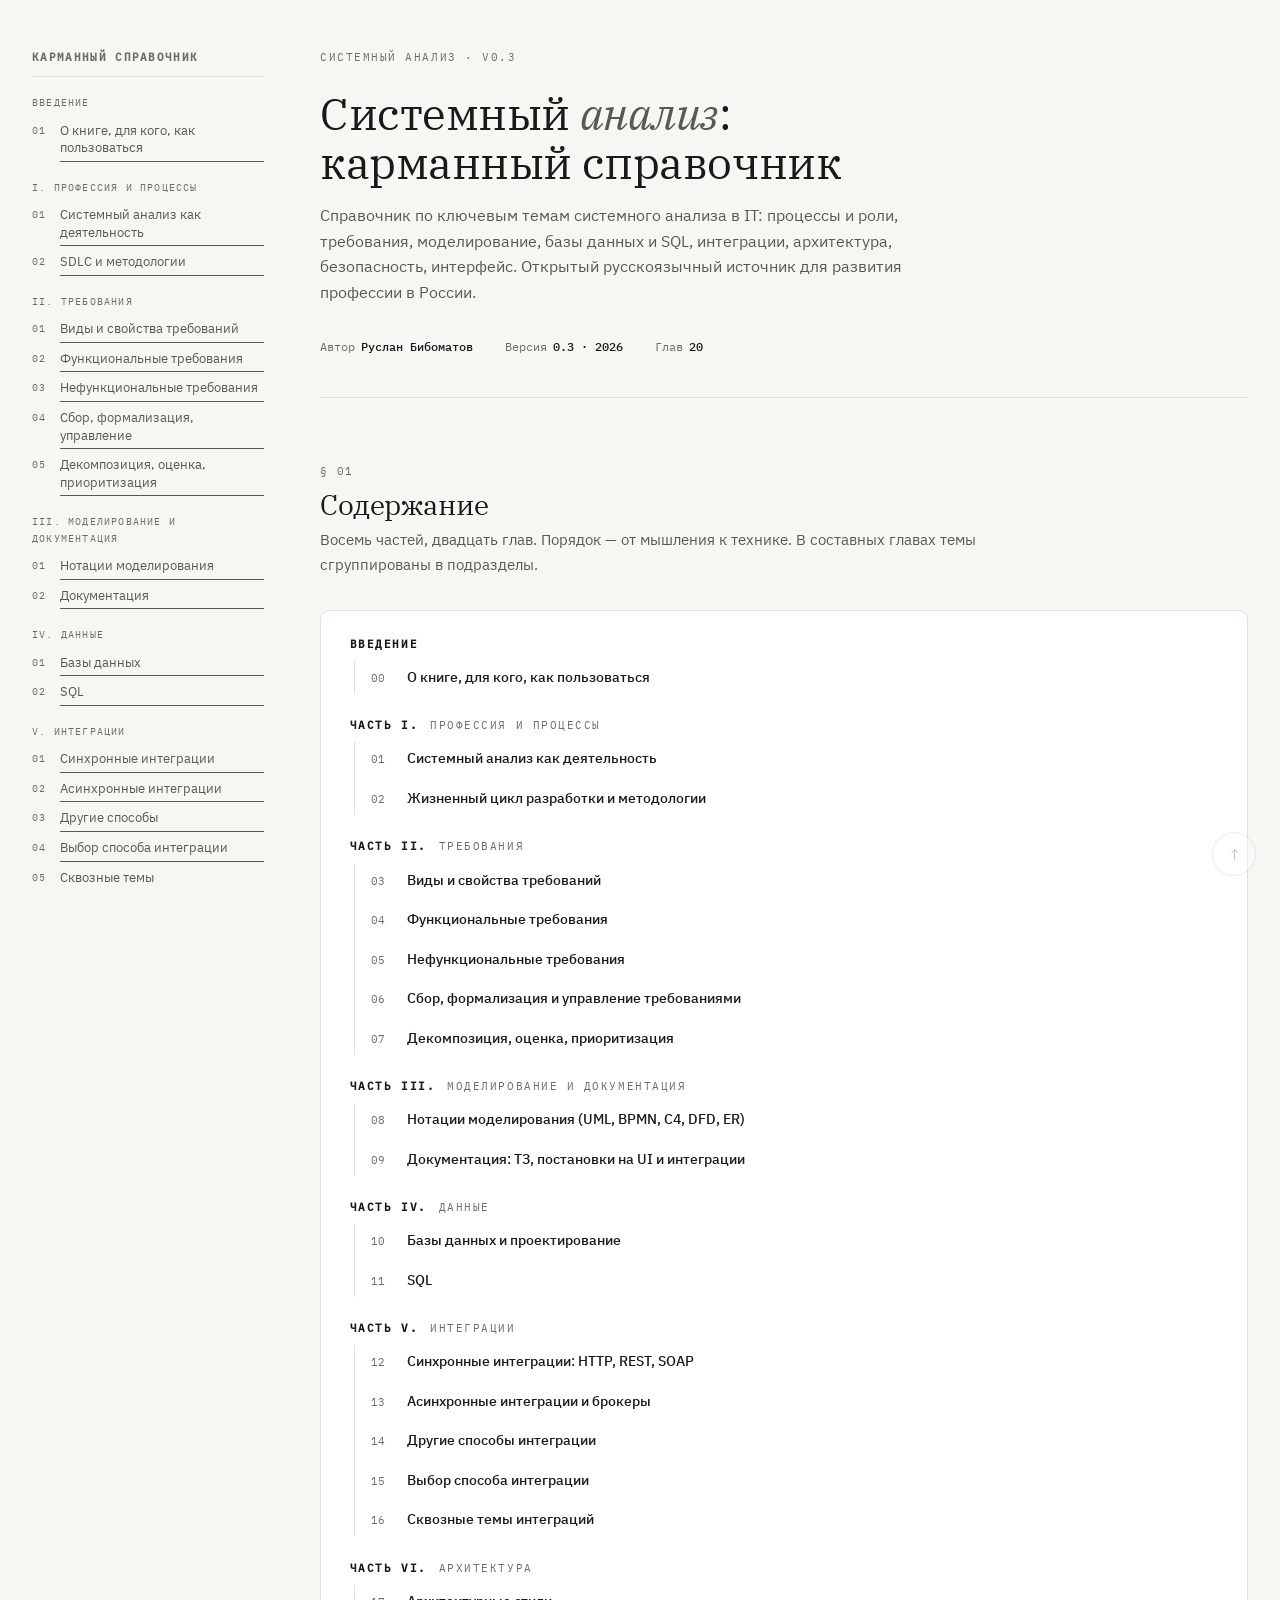
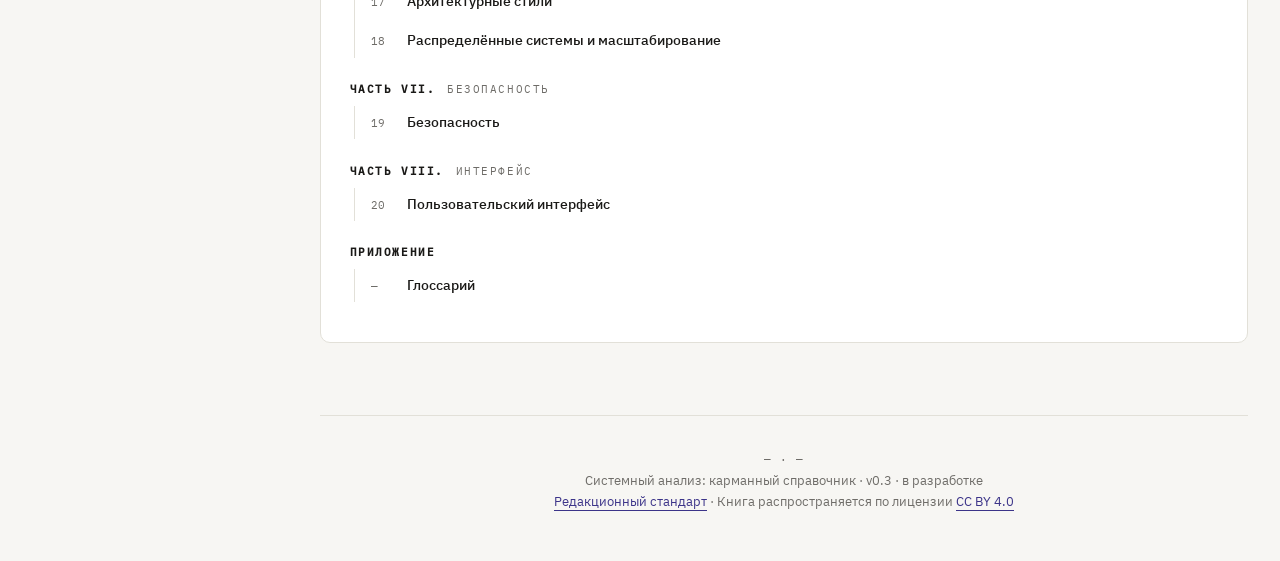
==== commit 77d263da: "повышена версия книги до 0.3" ====
--- a/index.html
+++ b/index.html
@@ -11,7 +11,7 @@
 <div class="layout">
 
 <!-- TOC-GLOBAL-INCLUDE -->
-<aside class="toc-global" aria-label="Оглавление книги">
+<aside class="toc-global" role="navigation" aria-label="Оглавление книги">
   <div class="toc-label">Карманный справочник</div>
 
   <div class="toc-part">Введение</div>
@@ -78,7 +78,7 @@
 <article class="index-page">
 
 <header class="hero">
-  <div class="eyebrow">Системный анализ · v0.2</div>
+  <div class="eyebrow">Системный анализ · v0.3</div>
   <h1>Системный <em>анализ</em>:<br>карманный&nbsp;справочник</h1>
   <p class="lede">
     Справочник по&nbsp;ключевым темам системного анализа в&nbsp;IT: процессы и&nbsp;роли,
@@ -88,7 +88,7 @@
   </p>
   <div class="meta">
     <span>Автор<strong>Руслан Бибоматов</strong></span>
-    <span>Версия<strong>0.2 · 2026</strong></span>
+    <span>Версия<strong>0.3 · 2026</strong></span>
     <span>Глав<strong>20</strong></span>
   </div>
 </header>
@@ -189,7 +189,7 @@
 
 <div class="note">
   <span class="mark">— · —</span><br>
-  Системный анализ: карманный справочник · v0.2 · в&nbsp;разработке<br>
+  Системный анализ: карманный справочник · v0.3 · в&nbsp;разработке<br>
   <a href="meta/editorial-standard.html" target="_blank" rel="noopener noreferrer">Редакционный стандарт</a> ·
   Книга распространяется по лицензии <a href="https://creativecommons.org/licenses/by/4.0/deed.ru" target="_blank" rel="noopener noreferrer">CC&nbsp;BY&nbsp;4.0</a>
 </div>
